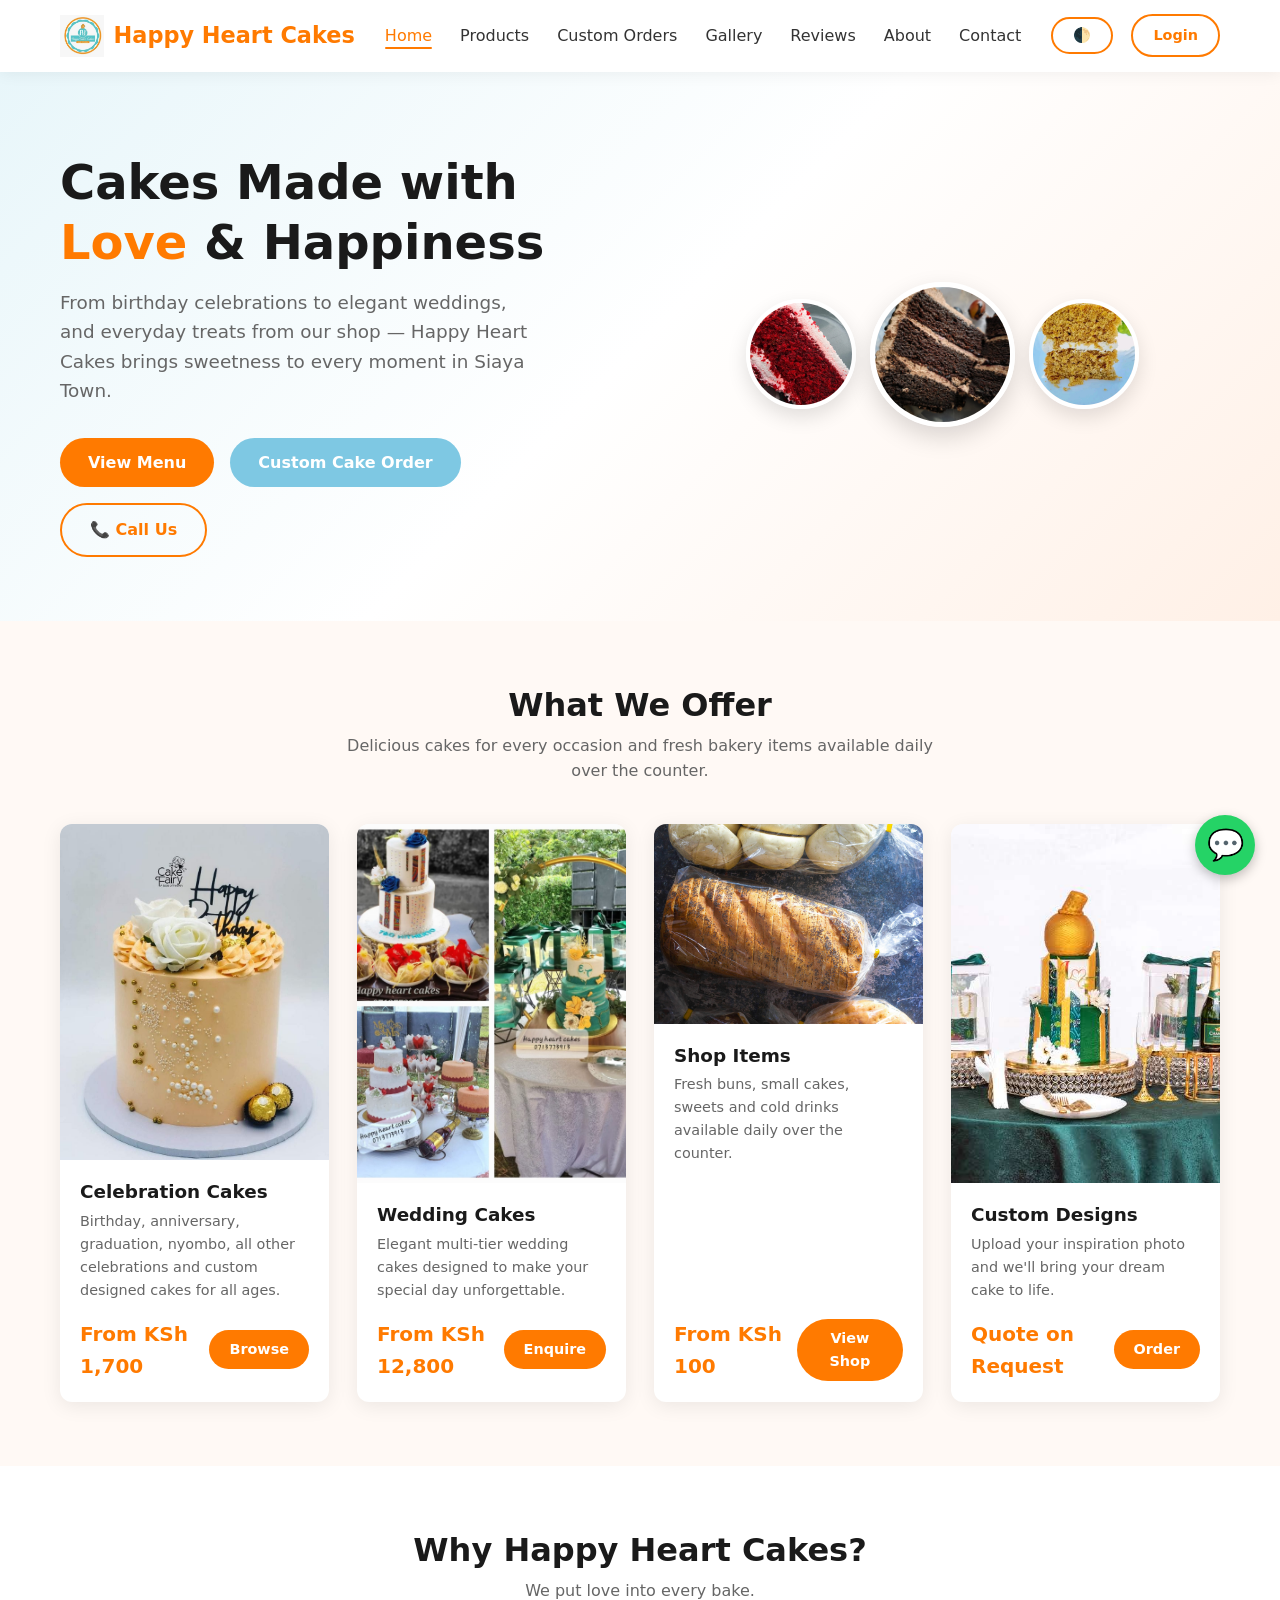
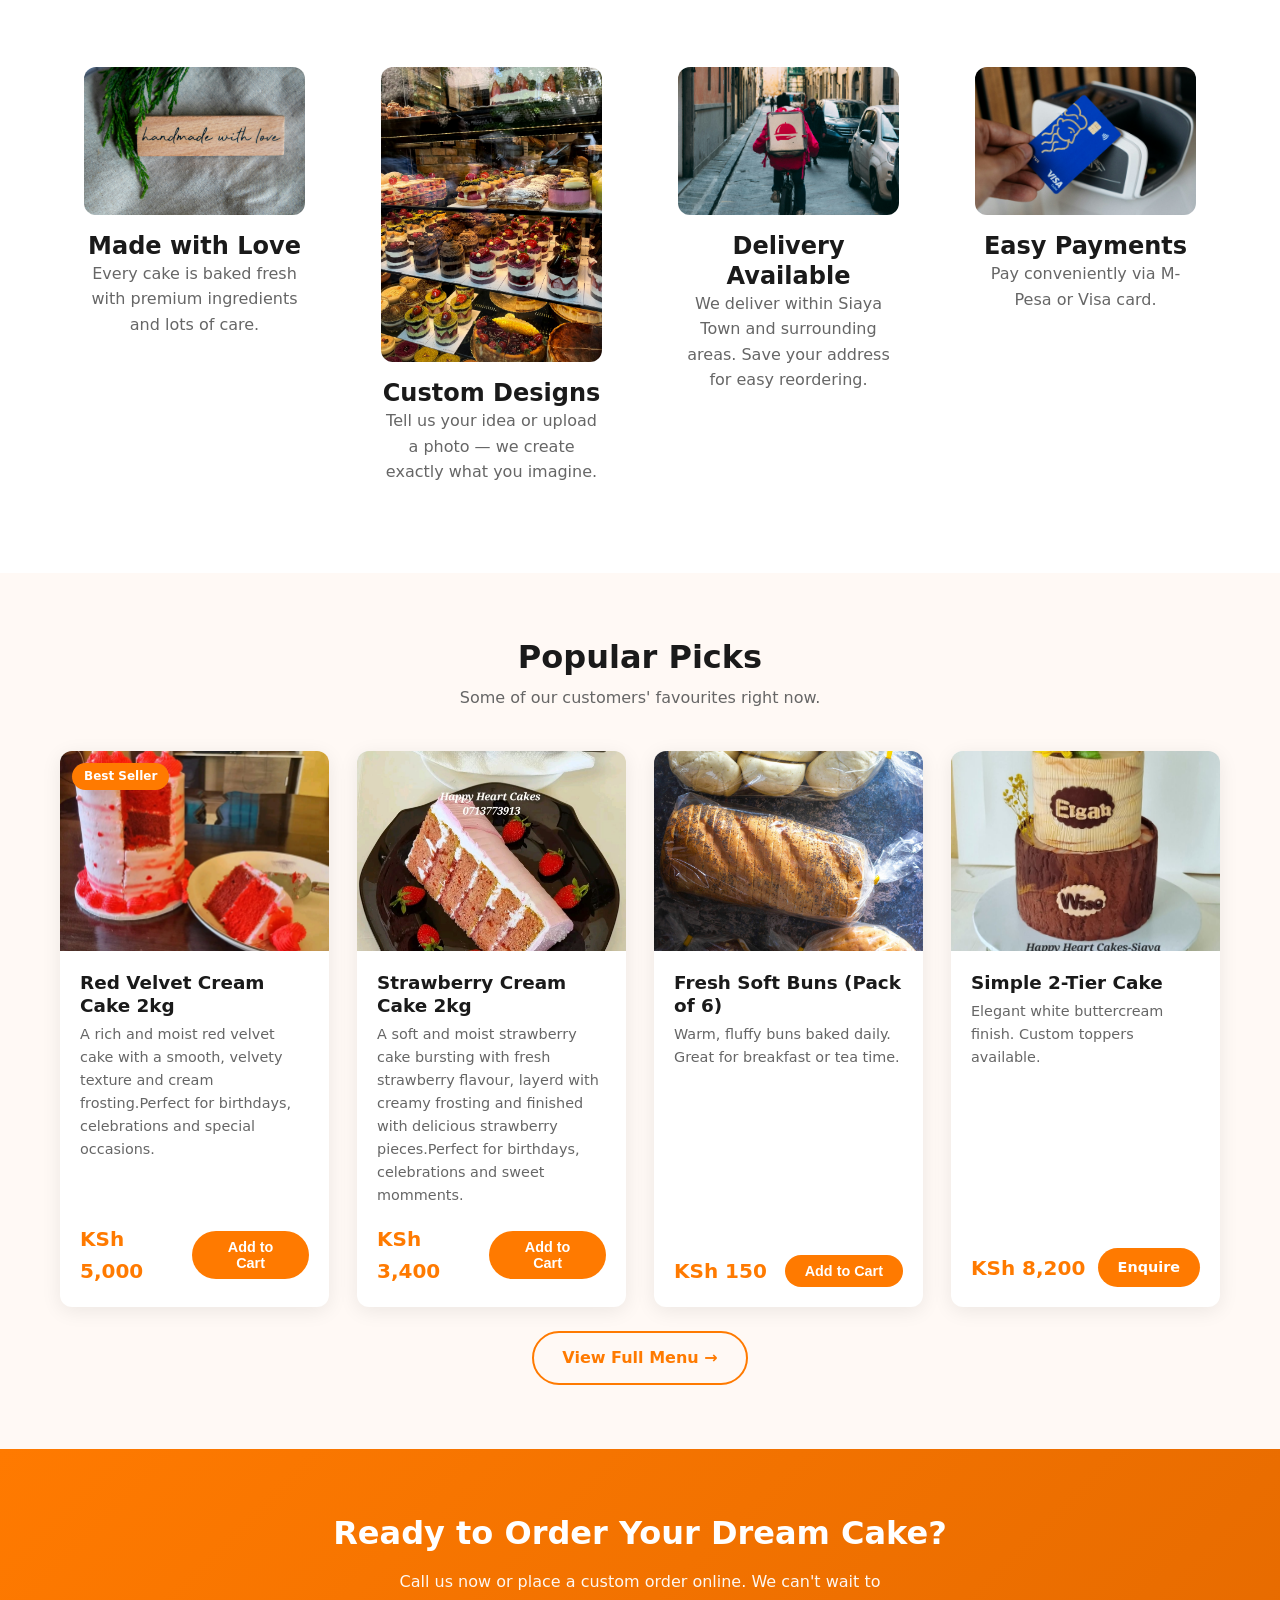
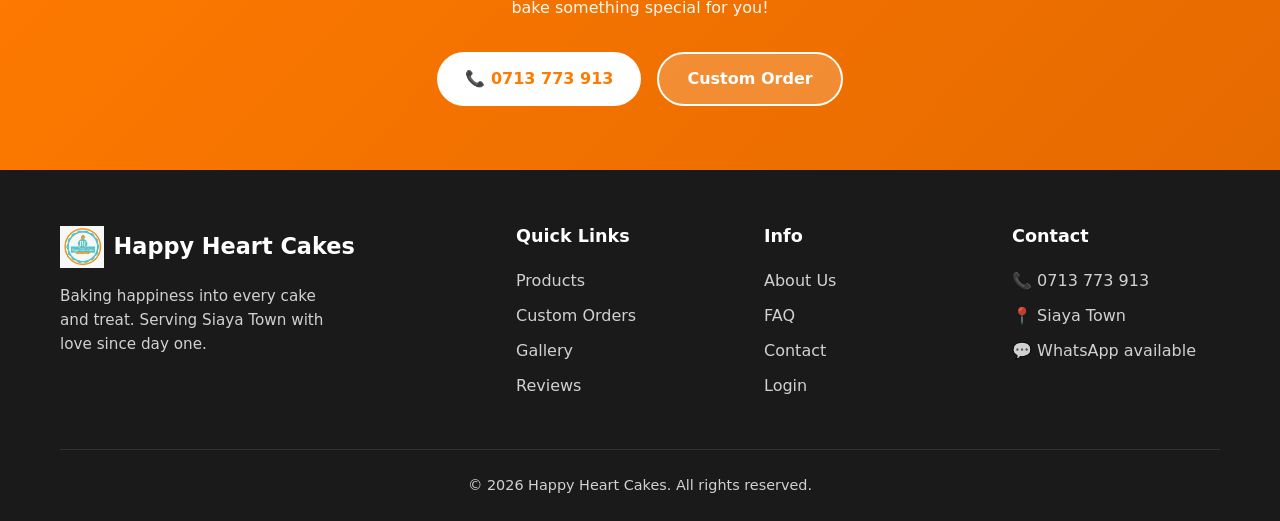
==== index.html @ def92d84 "Initial frontend" ====
<!DOCTYPE html>
<html lang="en">
<head>
  <meta charset="UTF-8">
  <meta name="viewport" content="width=device-width, initial-scale=1.0">
  <title>Happy Heart Cakes | Fresh Cakes & Bakery in Siaya Town</title>
  <link rel="stylesheet" href="css/style.css">
<link rel="icon" href="images/logo.jpeg" type="image/png">
</head>
<body>
  <!-- Header -->
  <header class="header">
    <div class="container">
      <nav class="navbar">
       <a href="index.html" class="logo">
  <img src="images/logo.jpeg" alt="Happy Heart Cakes" style="height: 42px; width: auto;">
  Happy Heart Cakes
</a>
        <ul class="nav-links">
          <li><a href="index.html" class="active">Home</a></li>
          <li><a href="products.html">Products</a></li>
          <li><a href="custom-order.html">Custom Orders</a></li>
          <li><a href="gallery.html">Gallery</a></li>
          <li><a href="reviews.html">Reviews</a></li>
          <li><a href="about.html">About</a></li>
          <li><a href="contact.html">Contact</a></li>
        </ul>
       <div class="nav-actions">
  <button id="dark-mode-toggle" class="btn btn-outline btn-sm" title="Toggle dark mode" style="margin-right: 6px;">🌓</button>
  <a href="login.html" class="btn btn-outline btn-sm">Login</a>
      </nav>
    </div>
  </header>

      <!-- Hero -->
  <section class="hero">
    <div class="container">
      <div class="hero-content">
        
        <!-- LEFT SIDE - Text -->
        <div class="hero-text">
          <h1>Cakes Made with <span>Love</span> & Happiness</h1>
          <p>From birthday celebrations to elegant weddings, and everyday treats from our shop — Happy Heart Cakes brings sweetness to every moment in Siaya Town.</p>
          <div class="hero-buttons">
            <a href="products.html" class="btn btn-primary">View Menu</a>
            <a href="custom-order.html" class="btn btn-secondary">Custom Cake Order</a>
            <a href="tel:0713773913" class="btn btn-outline">📞 Call Us</a>
          </div>
        </div>

        <!-- RIGHT SIDE - 3 Circular Images -->
        <div class="hero-image">
          <div class="hero-circles">
            <img src="images/red-velvet.jpeg" alt="Cake 1" class="hero-circle">
            <img src="images/black-forest.jpeg" alt="Cake 2" class="hero-circle hero-circle-main">
            <img src="images/carrot.jpeg" alt="Cake 3" class="hero-circle">
          </div>
        </div>

      </div>
    </div>
  </section>
      </div>
    </div>
  </section>

  <!-- Featured Categories -->
  <section class="section">
    <div class="container">
      <h2 class="section-title">What We Offer</h2>
      <p class="section-subtitle">Delicious cakes for every occasion and fresh bakery items available daily over the counter.</p>
      
      <div class="product-grid">
        <div class="product-card">
          <img src="images/excutive.jpeg" alt="Chocolate Fudge Cake" style="width:100%; height:100%; object-fit:cover;">
          <div class="product-body">
            <h3>Celebration Cakes</h3>
            <p>Birthday, anniversary, graduation, nyombo, all other celebrations and custom designed cakes for all ages.</p>
            <div class="product-footer">
              <span class="price">From KSh 1,700</span>
              <a href="products.html" class="btn btn-primary btn-sm">Browse</a>
            </div>
          </div>
        </div>
        <div class="product-card">
         <img src="images/wedding cakes.jpeg" alt="Chocolate Fudge Cake" style="width:100%; height:100%; object-fit:cover;">
          <div class="product-body">
            <h3>Wedding Cakes</h3>
            <p>Elegant multi-tier wedding cakes designed to make your special day unforgettable.</p>
            <div class="product-footer">
              <span class="price">From KSh 12,800</span>
              <a href="custom-order.html" class="btn btn-primary btn-sm">Enquire</a>
            </div>
          </div>
        </div>
        <div class="product-card">
          <div class="product-img"><img src="images/buns.jpg" alt="Chocolate Fudge Cake" style="width:100%; height:100%; object-fit:cover;"></div>
          <div class="product-body">
            <h3>Shop Items</h3>
            <p>Fresh buns, small cakes, sweets and cold drinks available daily over the counter.</p>
            <div class="product-footer">
              <span class="price">From KSh 100</span>
              <a href="products.html#shop" class="btn btn-primary btn-sm">View Shop</a>
            </div>
          </div>
        </div>
        <div class="product-card">
         <img src="images/custom designs.jpeg" alt="Chocolate Fudge Cake" style="width:100%; height:100%; object-fit:cover;">
          <div class="product-body">
            <h3>Custom Designs</h3>
            <p>Upload your inspiration photo and we'll bring your dream cake to life.</p>
            <div class="product-footer">
              <span class="price">Quote on Request</span>
              <a href="custom-order.html" class="btn btn-primary btn-sm">Order</a>
            </div>
          </div>
        </div>
      </div>
    </div>
  </section>

  <!-- Why Choose Us -->
  <section class="section" style="background: white;">
    <div class="container">
      <h2 class="section-title">Why Happy Heart Cakes?</h2>
      <p class="section-subtitle">We put love into every bake.</p>
      <div class="product-grid">
        <div class="text-center" style="padding: 1.5rem;">
          <div style="font-size: 3rem; margin-bottom: 1rem;"><img src="images/love.jpg" alt="Chocolate Fudge Cake" style="width:100%; height:100%; object-fit:cover; border-radius: 12px;"></div>
          <h3>Made with Love</h3>
          <p style="color: var(--gray-600);">Every cake is baked fresh with premium ingredients and lots of care.</p>
        </div>
        <div class="text-center" style="padding: 1.5rem;">
          <div style="font-size: 3rem; margin-bottom: 1rem;"><img src="images/polly.jpg" alt="Chocolate Fudge Cake" style="width:100%; height:100%; object-fit:cover; border-radius: 12px;"></div>
          <h3>Custom Designs</h3>
          <p style="color: var(--gray-600);">Tell us your idea or upload a photo — we create exactly what you imagine.</p>
        </div>
        <div class="text-center" style="padding: 1.5rem;">
          <div style="font-size: 3rem; margin-bottom: 1rem;"><img src="images/rider.jpg" alt="Chocolate Fudge Cake" style="width:100%; height:100%; object-fit:cover; border-radius: 12px;"></div>
          <h3>Delivery Available</h3>
          <p style="color: var(--gray-600);">We deliver within Siaya Town and surrounding areas. Save your address for easy reordering.</p>
        </div>
        <div class="text-center" style="padding: 1.5rem;">
          <div style="font-size: 3rem; margin-bottom: 1rem;"><img src="images/visa.jpg" alt="Chocolate Fudge Cake" style="width:100%; height:100%; object-fit:cover; border-radius: 12px;"></div>
          <h3>Easy Payments</h3>
          <p style="color: var(--gray-600);">Pay conveniently via M-Pesa or Visa card.</p>
        </div>
      </div>
    </div>
  </section>

  <!-- Featured Products -->
  <section class="section">
    <div class="container">
      <h2 class="section-title">Popular Picks</h2>
      <p class="section-subtitle">Some of our customers' favourites right now.</p>
      <div class="product-grid">
        <div class="product-card" data-category="cakes">
          <div class="product-img">
  <span class="product-badge">Best Seller</span>
  <img src="images/slice.jpeg" alt="Chocolate Fudge Cake" style="width:100%; height:100%; object-fit:cover;">
</div>
          <div class="product-body">
            <h3>Red Velvet Cream Cake 2kg</h3>
            <p>A rich and moist red velvet cake with a smooth, velvety texture and cream frosting.Perfect for birthdays, celebrations and special occasions.</p>
            <div class="product-footer">
              <span class="price">KSh 5,000</span>
              <button class="btn btn-primary btn-sm add-home-btn" data-name="Red Velvet Birthday Cake" data-price="KSh 5,000">Add to Cart</button>
            </div>
          </div>
        </div>
        <div class="product-card" data-category="cakes">
          <div class="product-img"><img src="images/plate.jpeg" alt="Chocolate Fudge Cake" style="width:100%; height:100%; object-fit:cover;"></div>
          <div class="product-body">
            <h3>Strawberry Cream Cake 2kg</h3>
            <p>A soft and moist strawberry cake bursting with fresh strawberry flavour, layerd with creamy frosting and finished with delicious strawberry pieces.Perfect for birthdays, celebrations and sweet momments.</p>
            <div class="product-footer">
              <span class="price">KSh 3,400</span>
              <button class="btn btn-primary btn-sm add-home-btn" data-name="Strawberry Cream Cake" data-price="KSh 3,400">Add to Cart</button>
            </div>
          </div>
        </div>
        <div class="product-card" data-category="shop">
          <div class="product-img"><img src="images/buns.jpg" alt="Chocolate Fudge Cake" style="width:100%; height:100%; object-fit:cover;"></div>
          <div class="product-body">
            <h3>Fresh Soft Buns (Pack of 6)</h3>
            <p>Warm, fluffy buns baked daily. Great for breakfast or tea time.</p>
            <div class="product-footer">
              <span class="price">KSh 150</span>
             <button class="btn btn-primary btn-sm add-home-btn" data-name="Fresh Soft Buns (Pack of 6)" data-price="KSh 150">Add to Cart</button>
            </div>
          </div>
        </div>
        <div class="product-card" data-category="cakes">
          <div class="product-img"><img src="images/wood.jpeg" alt="Chocolate Fudge Cake" style="width:100%; height:100%; object-fit:cover;"></div>
          <div class="product-body">
            <h3>Simple 2-Tier Cake</h3>
            <p>Elegant white buttercream finish. Custom toppers available.</p>
            <div class="product-footer">
              <span class="price">KSh 8,200</span>
              <a href="custom-order.html" class="btn btn-primary btn-sm">Enquire</a>
            </div>
          </div>
        </div>
      </div>
      <div class="text-center mt-3">
        <a href="products.html" class="btn btn-outline">View Full Menu →</a>
      </div>
    </div>
  </section>

  <!-- CTA -->
  <section class="section" style="background: linear-gradient(135deg, var(--orange), var(--orange-dark)); color: white;">
    <div class="container text-center">
      <h2 style="color: white; margin-bottom: 1rem;">Ready to Order Your Dream Cake?</h2>
      <p style="max-width: 500px; margin: 0 auto 2rem; opacity: 0.95;">Call us now or place a custom order online. We can't wait to bake something special for you!</p>
      <div class="hero-buttons" style="justify-content: center;">
        <a href="tel:0713773913" class="btn btn-white">📞 0713 773 913</a>
        <a href="custom-order.html" class="btn" style="background: rgba(255,255,255,0.2); color: white; border: 2px solid white;">Custom Order</a>
      </div>
    </div>
  </section>

  <!-- Footer -->
  <footer class="footer">
    <div class="container">
      <div class="footer-grid">
        <div class="footer-brand">
          <a href="index.html" class="logo">
  <img src="images/logo.jpeg" alt="Happy Heart Cakes" style="height: 42px; width: auto;">
  Happy Heart Cakes
</a>
          <p>Baking happiness into every cake and treat. Serving Siaya Town with love since day one.</p>
        </div>
        <div>
          <h4>Quick Links</h4>
          <ul>
            <li><a href="products.html">Products</a></li>
            <li><a href="custom-order.html">Custom Orders</a></li>
            <li><a href="gallery.html">Gallery</a></li>
            <li><a href="reviews.html">Reviews</a></li>
          </ul>
        </div>
        <div>
          <h4>Info</h4>
          <ul>
            <li><a href="about.html">About Us</a></li>
            <li><a href="faq.html">FAQ</a></li>
            <li><a href="contact.html">Contact</a></li>
            <li><a href="login.html">Login</a></li>
          </ul>
        </div>
        <div>
          <h4>Contact</h4>
          <ul>
            <li>📞 0713 773 913</li>
            <li>📍 Siaya Town</li>
            <li>💬 WhatsApp available</li>
          </ul>
        </div>
      </div>
      <div class="footer-bottom">
        <p>&copy; 2026 Happy Heart Cakes. All rights reserved.</p>
      </div>
    </div>
  </footer>

  <script src="js/main.js"></script>
  <script>
  // Make Home page "Add to Cart" buttons work
  document.querySelectorAll('.add-home-btn').forEach(btn => {
    btn.addEventListener('click', function() {
      const name = this.dataset.name;
      const price = this.dataset.price;

      let cart = JSON.parse(localStorage.getItem('hhc_cart') || '[]');
      cart.push({ name, price });
      localStorage.setItem('hhc_cart', JSON.stringify(cart));

      // Update cart count
      const countEl = document.querySelector('.cart-count');
      if (countEl) {
        countEl.textContent = cart.length;
        countEl.style.display = 'inline-flex';
      }

      // Feedback
      this.textContent = 'Added ✓';
      this.disabled = true;
      setTimeout(() => {
        this.textContent = 'Add to Cart';
        this.disabled = false;
      }, 1500);
    });
  });
</script>
</body>
</html>
---- css/style.css ----
/* ============================================
   Happy Heart Cakes - Main Stylesheet
   Theme: Orange, Light Blue, White
   ============================================ */

:root {
  --orange: #FF7A00;
  --orange-dark: #E56A00;
  --orange-light: #FFB366;
  --light-blue: #7EC8E3;
  --light-blue-dark: #5BB5D4;
  --light-blue-pale: #E8F6FA;
  --white: #FFFFFF;
  --off-white: #FFF9F5;
  --gray-100: #F7F7F7;
  --gray-200: #EEEEEE;
  --gray-300: #DDDDDD;
  --gray-600: #666666;
  --gray-800: #333333;
  --dark: #1A1A1A;
  --success: #28A745;
  --danger: #DC3545;
  --shadow: 0 4px 20px rgba(0, 0, 0, 0.08);
  --shadow-hover: 0 8px 30px rgba(0, 0, 0, 0.12);
  --radius: 12px;
  --radius-sm: 8px;
  --transition: all 0.3s ease;
}

* {
  margin: 0;
  padding: 0;
  box-sizing: border-box;
}

html {
  scroll-behavior: smooth;
}

body {
  font-family: 'Segoe UI', system-ui, -apple-system, sans-serif;
  background-color: var(--off-white);
  color: var(--gray-800);
  line-height: 1.6;
  min-height: 100vh;
  display: flex;
  flex-direction: column;
}

img {
  max-width: 100%;
  height: auto;
  display: block;
}

a {
  text-decoration: none;
  color: inherit;
  transition: var(--transition);
}

ul {
  list-style: none;
}

/* ========== Typography ========== */
h1, h2, h3, h4, h5 {
  font-weight: 700;
  line-height: 1.25;
  color: var(--dark);
}

h1 { font-size: 2.5rem; }
h2 { font-size: 2rem; }
h3 { font-size: 1.5rem; }
h4 { font-size: 1.25rem; }

.section-title {
  text-align: center;
  margin-bottom: 0.5rem;
}

.section-subtitle {
  text-align: center;
  color: var(--gray-600);
  margin-bottom: 2.5rem;
  max-width: 600px;
  margin-left: auto;
  margin-right: auto;
}

/* ========== Layout ========== */
.container {
  width: 100%;
  max-width: 1200px;
  margin: 0 auto;
  padding: 0 1.25rem;
}

.section {
  padding: 4rem 0;
}

.btn {
  display: inline-flex;
  align-items: center;
  justify-content: center;
  gap: 0.5rem;
  padding: 0.75rem 1.75rem;
  border: none;
  border-radius: 50px;
  font-size: 1rem;
  font-weight: 600;
  cursor: pointer;
  transition: var(--transition);
  text-align: center;
}

.btn-primary {
  background: var(--orange);
  color: var(--white);
}

.btn-primary:hover {
  background: var(--orange-dark);
  transform: translateY(-2px);
  box-shadow: var(--shadow);
}

.btn-secondary {
  background: var(--light-blue);
  color: var(--white);
}

.btn-secondary:hover {
  background: var(--light-blue-dark);
  transform: translateY(-2px);
}

.btn-outline {
  background: transparent;
  border: 2px solid var(--orange);
  color: var(--orange);
}

.btn-outline:hover {
  background: var(--orange);
  color: var(--white);
}

.btn-white {
  background: var(--white);
  color: var(--orange);
}

.btn-white:hover {
  background: var(--gray-100);
}

.btn-sm {
  padding: 0.5rem 1.25rem;
  font-size: 0.9rem;
}

.btn-block {
  width: 100%;
}

/* ========== Header / Navbar ========== */
.header {
  background: var(--white);
  box-shadow: 0 2px 15px rgba(0,0,0,0.06);
  position: sticky;
  top: 0;
  z-index: 1000;
}

.navbar {
  display: flex;
  align-items: center;
  justify-content: space-between;
  padding: 0.9rem 0;
  gap: 1rem;
}

.logo {
  display: flex;
  align-items: center;
  gap: 0.6rem;
  font-size: 1.4rem;
  font-weight: 800;
  color: var(--orange);
}

.logo-icon {
  width: 42px;
  height: 42px;
  background: linear-gradient(135deg, var(--orange), var(--orange-light));
  border-radius: 50%;
  display: flex;
  align-items: center;
  justify-content: center;
  color: white;
  font-size: 1.3rem;
  flex-shrink: 0;
}

.nav-links {
  display: flex;
  align-items: center;
  gap: 1.75rem;
}

.nav-links a {
  font-weight: 500;
  color: var(--gray-800);
  position: relative;
}

.nav-links a:hover,
.nav-links a.active {
  color: var(--orange);
}

.nav-links a.active::after {
  content: '';
  position: absolute;
  bottom: -4px;
  left: 0;
  width: 100%;
  height: 2px;
  background: var(--orange);
  border-radius: 2px;
}

.nav-actions {
  display: flex;
  align-items: center;
  gap: 0.75rem;
}

.mobile-toggle {
  display: none;
  background: none;
  border: none;
  font-size: 1.6rem;
  cursor: pointer;
  color: var(--dark);
}

/* ========== Hero ========== */
.hero {
  background: linear-gradient(135deg, var(--light-blue-pale) 0%, var(--white) 50%, #FFF0E6 100%);
  padding: 5rem 0 4rem;
  overflow: hidden;
}

.hero-content {
  display: grid;
  grid-template-columns: 1fr 1fr;
  gap: 3rem;
  align-items: center;
}

.hero-text h1 {
  font-size: 3rem;
  margin-bottom: 1rem;
  color: var(--dark);
}

.hero-text h1 span {
  color: var(--orange);
}

.hero-text p {
  font-size: 1.15rem;
  color: var(--gray-600);
  margin-bottom: 2rem;
  max-width: 480px;
}

.hero-buttons {
  display: flex;
  flex-wrap: wrap;
  gap: 1rem;
}

.hero-image {
  position: relative;
  text-align: center;
}

.hero-image .cake-placeholder {
  width: 100%;
  max-width: 420px;
  height: 380px;
  background: linear-gradient(145deg, var(--orange-light), var(--orange));
  border-radius: 30% 70% 70% 30% / 30% 30% 70% 70%;
  margin: 0 auto;
  display: flex;
  align-items: center;
  justify-content: center;
  font-size: 6rem;
  box-shadow: var(--shadow-hover);
  animation: float 4s ease-in-out infinite;
}

@keyframes float {
  0%, 100% { transform: translateY(0); }
  50% { transform: translateY(-15px); }
}

/* ========== Cards ========== */
.product-grid {
  display: grid;
  grid-template-columns: repeat(auto-fill, minmax(260px, 1fr));
  gap: 1.75rem;
}

.product-card {
  background: var(--white);
  border-radius: var(--radius);
  overflow: hidden;
  box-shadow: var(--shadow);
  transition: var(--transition);
  display: flex;
  flex-direction: column;
}

.product-card:hover {
  transform: translateY(-6px);
  box-shadow: var(--shadow-hover);
}

.product-img {
  height: 200px;
  background: linear-gradient(135deg, var(--light-blue-pale), #FFE8D6);
  display: flex;
  align-items: center;
  justify-content: center;
  font-size: 4rem;
  position: relative;
}

.product-badge {
  position: absolute;
  top: 12px;
  left: 12px;
  background: var(--orange);
  color: white;
  font-size: 0.75rem;
  font-weight: 600;
  padding: 0.25rem 0.75rem;
  border-radius: 50px;
}

.product-body {
  padding: 1.25rem;
  flex: 1;
  display: flex;
  flex-direction: column;
}

.product-body h3 {
  font-size: 1.15rem;
  margin-bottom: 0.4rem;
}

.product-body p {
  color: var(--gray-600);
  font-size: 0.9rem;
  margin-bottom: 1rem;
  flex: 1;
}

.product-footer {
  display: flex;
  align-items: center;
  justify-content: space-between;
  margin-top: auto;
}

.price {
  font-size: 1.25rem;
  font-weight: 700;
  color: var(--orange);
}

/* ========== Categories / Filters ========== */
.filters {
  display: flex;
  flex-wrap: wrap;
  gap: 0.75rem;
  justify-content: center;
  margin-bottom: 2.5rem;
}

.filter-btn {
  padding: 0.5rem 1.25rem;
  border: 2px solid var(--gray-300);
  background: white;
  border-radius: 50px;
  font-weight: 500;
  cursor: pointer;
  transition: var(--transition);
}

.filter-btn:hover,
.filter-btn.active {
  border-color: var(--orange);
  background: var(--orange);
  color: white;
}

/* ========== Forms ========== */
.form-group {
  margin-bottom: 1.25rem;
}

.form-group label {
  display: block;
  font-weight: 600;
  margin-bottom: 0.4rem;
  color: var(--gray-800);
}

.form-control {
  width: 100%;
  padding: 0.75rem 1rem;
  border: 2px solid var(--gray-300);
  border-radius: var(--radius-sm);
  font-size: 1rem;
  transition: var(--transition);
  background: white;
}

.form-control:focus {
  outline: none;
  border-color: var(--orange);
  box-shadow: 0 0 0 3px rgba(255, 122, 0, 0.15);
}

textarea.form-control {
  min-height: 120px;
  resize: vertical;
}

.form-row {
  display: grid;
  grid-template-columns: 1fr 1fr;
  gap: 1rem;
}

.upload-area {
  border: 2px dashed var(--gray-300);
  border-radius: var(--radius);
  padding: 2rem;
  text-align: center;
  cursor: pointer;
  transition: var(--transition);
  background: var(--gray-100);
}

.upload-area:hover,
.upload-area.dragover {
  border-color: var(--orange);
  background: #FFF5EB;
}

.upload-area input {
  display: none;
}

.upload-preview {
  margin-top: 1rem;
  max-width: 200px;
  border-radius: var(--radius-sm);
  display: none;
}

/* ========== Reviews ========== */
.stars {
  color: #FFB800;
  font-size: 1.1rem;
  letter-spacing: 2px;
}

.review-card {
  background: white;
  border-radius: var(--radius);
  padding: 1.5rem;
  box-shadow: var(--shadow);
}

.review-header {
  display: flex;
  align-items: center;
  gap: 1rem;
  margin-bottom: 0.75rem;
}

.review-avatar {
  width: 48px;
  height: 48px;
  border-radius: 50%;
  background: var(--light-blue);
  display: flex;
  align-items: center;
  justify-content: center;
  color: white;
  font-weight: 700;
  font-size: 1.2rem;
}

.review-meta h4 {
  font-size: 1rem;
  margin-bottom: 0.15rem;
}

.review-meta span {
  font-size: 0.85rem;
  color: var(--gray-600);
}

.review-photos {
  display: flex;
  gap: 0.5rem;
  margin-top: 1rem;
  flex-wrap: wrap;
}

.review-photos img,
.review-photos .photo-placeholder {
  width: 80px;
  height: 80px;
  border-radius: var(--radius-sm);
  object-fit: cover;
  background: var(--light-blue-pale);
  display: flex;
  align-items: center;
  justify-content: center;
  font-size: 1.5rem;
}

/* ========== Gallery ========== */
.gallery-grid {
  display: grid;
  grid-template-columns: repeat(auto-fill, minmax(280px, 1fr));
  gap: 1.5rem;
}

.gallery-item {
  position: relative;
  border-radius: var(--radius);
  overflow: hidden;
  aspect-ratio: 1;
  background: linear-gradient(135deg, var(--light-blue-pale), #FFE8D6);
  display: flex;
  align-items: center;
  justify-content: center;
  font-size: 4rem;
  box-shadow: var(--shadow);
  cursor: pointer;
  transition: var(--transition);
}

.gallery-item:hover {
  transform: scale(1.03);
  box-shadow: var(--shadow-hover);
}

.gallery-item .overlay {
  position: absolute;
  inset: 0;
  background: rgba(0,0,0,0.5);
  display: flex;
  align-items: flex-end;
  padding: 1.25rem;
  opacity: 0;
  transition: var(--transition);
  color: white;
}

.gallery-item:hover .overlay {
  opacity: 1;
}

/* ========== Auth Pages ========== */
.auth-page {
  min-height: calc(100vh - 80px);
  display: flex;
  align-items: center;
  justify-content: center;
  padding: 2rem 1rem;
  background: linear-gradient(135deg, var(--light-blue-pale), #FFF5EB);
}

.auth-card {
  background: white;
  border-radius: var(--radius);
  box-shadow: var(--shadow-hover);
  width: 100%;
  max-width: 440px;
  padding: 2.5rem;
}

.auth-tabs {
  display: flex;
  margin-bottom: 2rem;
  border-bottom: 2px solid var(--gray-200);
}

.auth-tab {
  flex: 1;
  text-align: center;
  padding: 0.75rem;
  font-weight: 600;
  cursor: pointer;
  color: var(--gray-600);
  border-bottom: 3px solid transparent;
  margin-bottom: -2px;
  transition: var(--transition);
}

.auth-tab.active {
  color: var(--orange);
  border-bottom-color: var(--orange);
}

.auth-form {
  display: none;
}

.auth-form.active {
  display: block;
}

.auth-footer {
  text-align: center;
  margin-top: 1.5rem;
  font-size: 0.95rem;
  color: var(--gray-600);
}

.auth-footer a {
  color: var(--orange);
  font-weight: 600;
}

/* ========== Dashboard ========== */
.dashboard {
  display: grid;
  grid-template-columns: 240px 1fr;
  min-height: calc(100vh - 80px);
}

.sidebar {
  background: var(--dark);
  color: white;
  padding: 1.5rem 0;
}

.sidebar-header {
  padding: 0 1.5rem 1.5rem;
  border-bottom: 1px solid rgba(255,255,255,0.1);
  margin-bottom: 1rem;
}

.sidebar-nav a {
  display: block;
  padding: 0.85rem 1.5rem;
  color: rgba(255,255,255,0.75);
  transition: var(--transition);
}

.sidebar-nav a:hover,
.sidebar-nav a.active {
  background: rgba(255,122,0,0.2);
  color: white;
  border-left: 3px solid var(--orange);
}

.dashboard-content {
  padding: 2rem;
  background: var(--gray-100);
}

.stats-grid {
  display: grid;
  grid-template-columns: repeat(auto-fit, minmax(200px, 1fr));
  gap: 1.25rem;
  margin-bottom: 2rem;
}

.stat-card {
  background: white;
  border-radius: var(--radius);
  padding: 1.5rem;
  box-shadow: var(--shadow);
}

.stat-card h3 {
  font-size: 0.9rem;
  color: var(--gray-600);
  font-weight: 500;
  margin-bottom: 0.5rem;
}

.stat-card .value {
  font-size: 1.75rem;
  font-weight: 700;
  color: var(--orange);
}

/* ========== Footer ========== */
.footer {
  background: var(--dark);
  color: rgba(255,255,255,0.8);
  padding: 3.5rem 0 1.5rem;
  margin-top: auto;
}

.footer-grid {
  display: grid;
  grid-template-columns: 2fr 1fr 1fr 1fr;
  gap: 2.5rem;
  margin-bottom: 2.5rem;
}

.footer-brand .logo {
  color: white;
  margin-bottom: 1rem;
}

.footer-brand p {
  max-width: 280px;
  font-size: 0.95rem;
}

.footer h4 {
  color: white;
  margin-bottom: 1.25rem;
  font-size: 1.1rem;
}

.footer ul li {
  margin-bottom: 0.6rem;
}

.footer a:hover {
  color: var(--orange-light);
}

.footer-bottom {
  border-top: 1px solid rgba(255,255,255,0.1);
  padding-top: 1.5rem;
  text-align: center;
  font-size: 0.9rem;
}

/* ========== Utilities ========== */
.text-center { text-align: center; }
.mb-1 { margin-bottom: 0.5rem; }
.mb-2 { margin-bottom: 1rem; }
.mb-3 { margin-bottom: 1.5rem; }
.mt-2 { margin-top: 1rem; }
.mt-3 { margin-top: 1.5rem; }
.d-flex { display: flex; }
.align-center { align-items: center; }
.gap-1 { gap: 0.5rem; }
.gap-2 { gap: 1rem; }
.badge {
  display: inline-block;
  padding: 0.25rem 0.75rem;
  border-radius: 50px;
  font-size: 0.8rem;
  font-weight: 600;
}
.badge-orange { background: #FFF0E6; color: var(--orange); }
.badge-blue { background: var(--light-blue-pale); color: var(--light-blue-dark); }

/* ========== Payment ========== */
.payment-methods {
  display: grid;
  grid-template-columns: 1fr 1fr;
  gap: 1rem;
  margin-bottom: 1.5rem;
}

.payment-option {
  border: 2px solid var(--gray-300);
  border-radius: var(--radius);
  padding: 1.25rem;
  cursor: pointer;
  text-align: center;
  transition: var(--transition);
}

.payment-option:hover,
.payment-option.selected {
  border-color: var(--orange);
  background: #FFF8F0;
}

.payment-option .icon {
  font-size: 2rem;
  margin-bottom: 0.5rem;
}

/* ========== FAQ ========== */
.faq-item {
  background: white;
  border-radius: var(--radius);
  margin-bottom: 1rem;
  box-shadow: var(--shadow);
  overflow: hidden;
}

.faq-question {
  padding: 1.25rem 1.5rem;
  font-weight: 600;
  cursor: pointer;
  display: flex;
  justify-content: space-between;
  align-items: center;
  transition: var(--transition);
}

.faq-question:hover {
  background: var(--gray-100);
}

.faq-answer {
  padding: 0 1.5rem 1.25rem;
  color: var(--gray-600);
  display: none;
}

.faq-item.open .faq-answer {
  display: block;
}

.faq-item.open .faq-question span {
  transform: rotate(45deg);
}

/* ========== Responsive ========== */
@media (max-width: 992px) {
  .hero-content {
    grid-template-columns: 1fr;
    text-align: center;
  }
  .hero-text p {
    margin-left: auto;
    margin-right: auto;
  }
  .hero-buttons {
    justify-content: center;
  }
  .footer-grid {
    grid-template-columns: 1fr 1fr;
  }
  .dashboard {
    grid-template-columns: 1fr;
  }
  .sidebar {
    display: none;
  }
}

@media (max-width: 768px) {
  h1 { font-size: 2rem; }
  .hero-text h1 { font-size: 2.2rem; }
  .nav-links {
    display: none;
    position: absolute;
    top: 100%;
    left: 0;
    right: 0;
    background: white;
    flex-direction: column;
    padding: 1rem;
    box-shadow: var(--shadow);
    gap: 0;
  }
  .nav-links.open {
    display: flex;
  }
  .nav-links a {
    padding: 0.85rem 1rem;
    border-bottom: 1px solid var(--gray-200);
  }
  .mobile-toggle {
    display: block;
  }
  .form-row {
    grid-template-columns: 1fr;
  }
  .footer-grid {
    grid-template-columns: 1fr;
  }
  .payment-methods {
    grid-template-columns: 1fr;
  }
}

@media (max-width: 480px) {
  .section { padding: 2.5rem 0; }
  .hero { padding: 3rem 0; }
  .product-grid {
    grid-template-columns: 1fr;
  }
}
/* =====================================================
   NEW UPDATES - Mobile + Loading States + Empty States
   ===================================================== */

/* Mobile improvements for cake configurators */
@media (max-width: 768px) {
  .tier-row {
    flex-direction: column;
    align-items: flex-start;
    gap: 0.3rem;
  }

  .tier-row label {
    min-width: auto;
    font-weight: 600;
  }

  .tier-row select {
    width: 100%;
  }

  .product-card .form-group {
    margin-bottom: 0.75rem;
  }

  .qty-selector {
    justify-content: flex-start;
  }

  .notes-box {
    font-size: 0.9rem;
    padding: 0.9rem 1rem;
  }

  .search-box {
    margin-bottom: 1.25rem;
  }

  .product-grid {
    grid-template-columns: 1fr;
  }
}

/* Button Loading State */
.btn.loading {
  position: relative;
  color: transparent !important;
  pointer-events: none;
}

.btn.loading::after {
  content: "";
  position: absolute;
  width: 18px;
  height: 18px;
  top: 50%;
  left: 50%;
  margin-left: -9px;
  margin-top: -9px;
  border: 2px solid rgba(255, 255, 255, 0.3);
  border-radius: 50%;
  border-top-color: #fff;
  animation: spin 0.7s linear infinite;
}

@keyframes spin {
  to {
    transform: rotate(360deg);
  }
}

/* Better Empty States */
.empty-state {
  text-align: center;
  padding: 3.5rem 1.5rem;
  background: white;
  border-radius: var(--radius);
  box-shadow: var(--shadow);
}

.empty-state .emoji {
  font-size: 3.5rem;
  margin-bottom: 1rem;
}

.empty-state h3 {
  margin-bottom: 0.5rem;
}

.empty-state p {
  color: var(--gray-600);
  margin-bottom: 1.5rem;
}

/* Search box polish */
.search-box {
  max-width: 420px;
  margin: 0 auto 1.75rem;
  position: relative;
}

.search-box input {
  width: 100%;
  padding: 0.8rem 1rem 0.8rem 2.7rem;
  border: 1px solid var(--gray-300);
  border-radius: 50px;
  font-size: 1rem;
  transition: border-color 0.2s, box-shadow 0.2s;
}

.search-box input:focus {
  outline: none;
  border-color: var(--orange);
  box-shadow: 0 0 0 3px rgba(255, 122, 0, 0.15);
}

.search-box::before {
  content: "🔍";
  position: absolute;
  left: 14px;
  top: 50%;
  transform: translateY(-50%);
  font-size: 1rem;
}

/* Notes box */
.notes-box {
  background: #fff8f0;
  border-left: 4px solid var(--orange);
  padding: 1rem 1.25rem;
  border-radius: 8px;
  margin-bottom: 2rem;
  font-size: 0.95rem;
  line-height: 1.6;
}
/* =====================================================
   MEDIUM PRIORITY UPDATES
   Toast + Mobile + Button states
   ===================================================== */

/* Toast Notification */
.toast {
  position: fixed;
  bottom: 30px;
  left: 50%;
  transform: translateX(-50%) translateY(100px);
  background: #222;
  color: white;
  padding: 0.9rem 1.5rem;
  border-radius: 50px;
  font-size: 0.95rem;
  font-weight: 500;
  box-shadow: 0 8px 25px rgba(0,0,0,0.25);
  z-index: 99999;
  opacity: 0;
  transition: all 0.35s ease;
  pointer-events: none;
  max-width: 90%;
  text-align: center;
}

.toast.show {
  transform: translateX(-50%) translateY(0);
  opacity: 1;
}

.toast.success {
  background: #25D366;
}

.toast.error {
  background: #e74c3c;
}

/* Better mobile spacing for Checkout */
@media (max-width: 768px) {
  .section .container {
    padding-left: 1rem;
    padding-right: 1rem;
  }

  .form-group {
    margin-bottom: 1.1rem;
  }

  .form-control {
    font-size: 16px; /* prevents zoom on iOS */
  }

  #confirmOrderBtn {
    margin-bottom: 2rem;
  }

  .product-footer {
    flex-wrap: wrap;
    gap: 0.5rem;
  }
}

/* Disabled Add to Cart state */
.btn:disabled,
.btn.loading {
  opacity: 0.7;
  cursor: not-allowed;
}
/* Print styles for Order Confirmation */
@media print {
  .header,
  .footer,
  .btn,
  #whatsapp-float,
  .mobile-toggle {
    display: none !important;
  }
  body {
    background: white;
  }
  #order-details {
    box-shadow: none !important;
    border: 1px solid #ddd;
  }
}
/* Dark Mode */
body.dark-mode {
  --gray-100: #1a1a1a;
  --gray-200: #2a2a2a;
  --gray-600: #bbb;
  background: #121212;
  color: #eee;
}
body.dark-mode .header,
body.dark-mode .footer,
body.dark-mode .product-card,
body.dark-mode .admin-section,
body.dark-mode .cart-summary,
body.dark-mode .auth-card {
  background: #1e1e1e !important;
  color: #eee;
}
body.dark-mode .form-control {
  background: #2a2a2a;
  color: #eee;
  border-color: #444;
}
body.dark-mode .btn-outline {
  color: #eee;
  border-color: #666;
}
/* Better keyboard focus */
a:focus,
button:focus,
input:focus,
select:focus,
textarea:focus {
  outline: 3px solid var(--orange);
  outline-offset: 2px;
}
/* =====================================================
   Hero - 3 Circular Images (Text left, images right)
   ===================================================== */

.hero-circles {
  display: flex;
  align-items: center;
  justify-content: center;
  gap: 14px;
}

.hero-circle {
  width: 110px;
  height: 110px;
  border-radius: 50%;
  object-fit: cover;
  border: 4px solid white;
  box-shadow: 0 8px 20px rgba(0, 0, 0, 0.12);
}

/* Middle image larger */
.hero-circle-main {
  width: 145px;
  height: 145px;
  border-width: 5px;
  box-shadow: 0 10px 25px rgba(0, 0, 0, 0.15);
}

/* Mobile */
@media (max-width: 768px) {
  .hero-circles {
    margin-top: 1.5rem;
  }
  .hero-circle {
    width: 85px;
    height: 85px;
  }
  .hero-circle-main {
    width: 110px;
    height: 110px;
  }
}
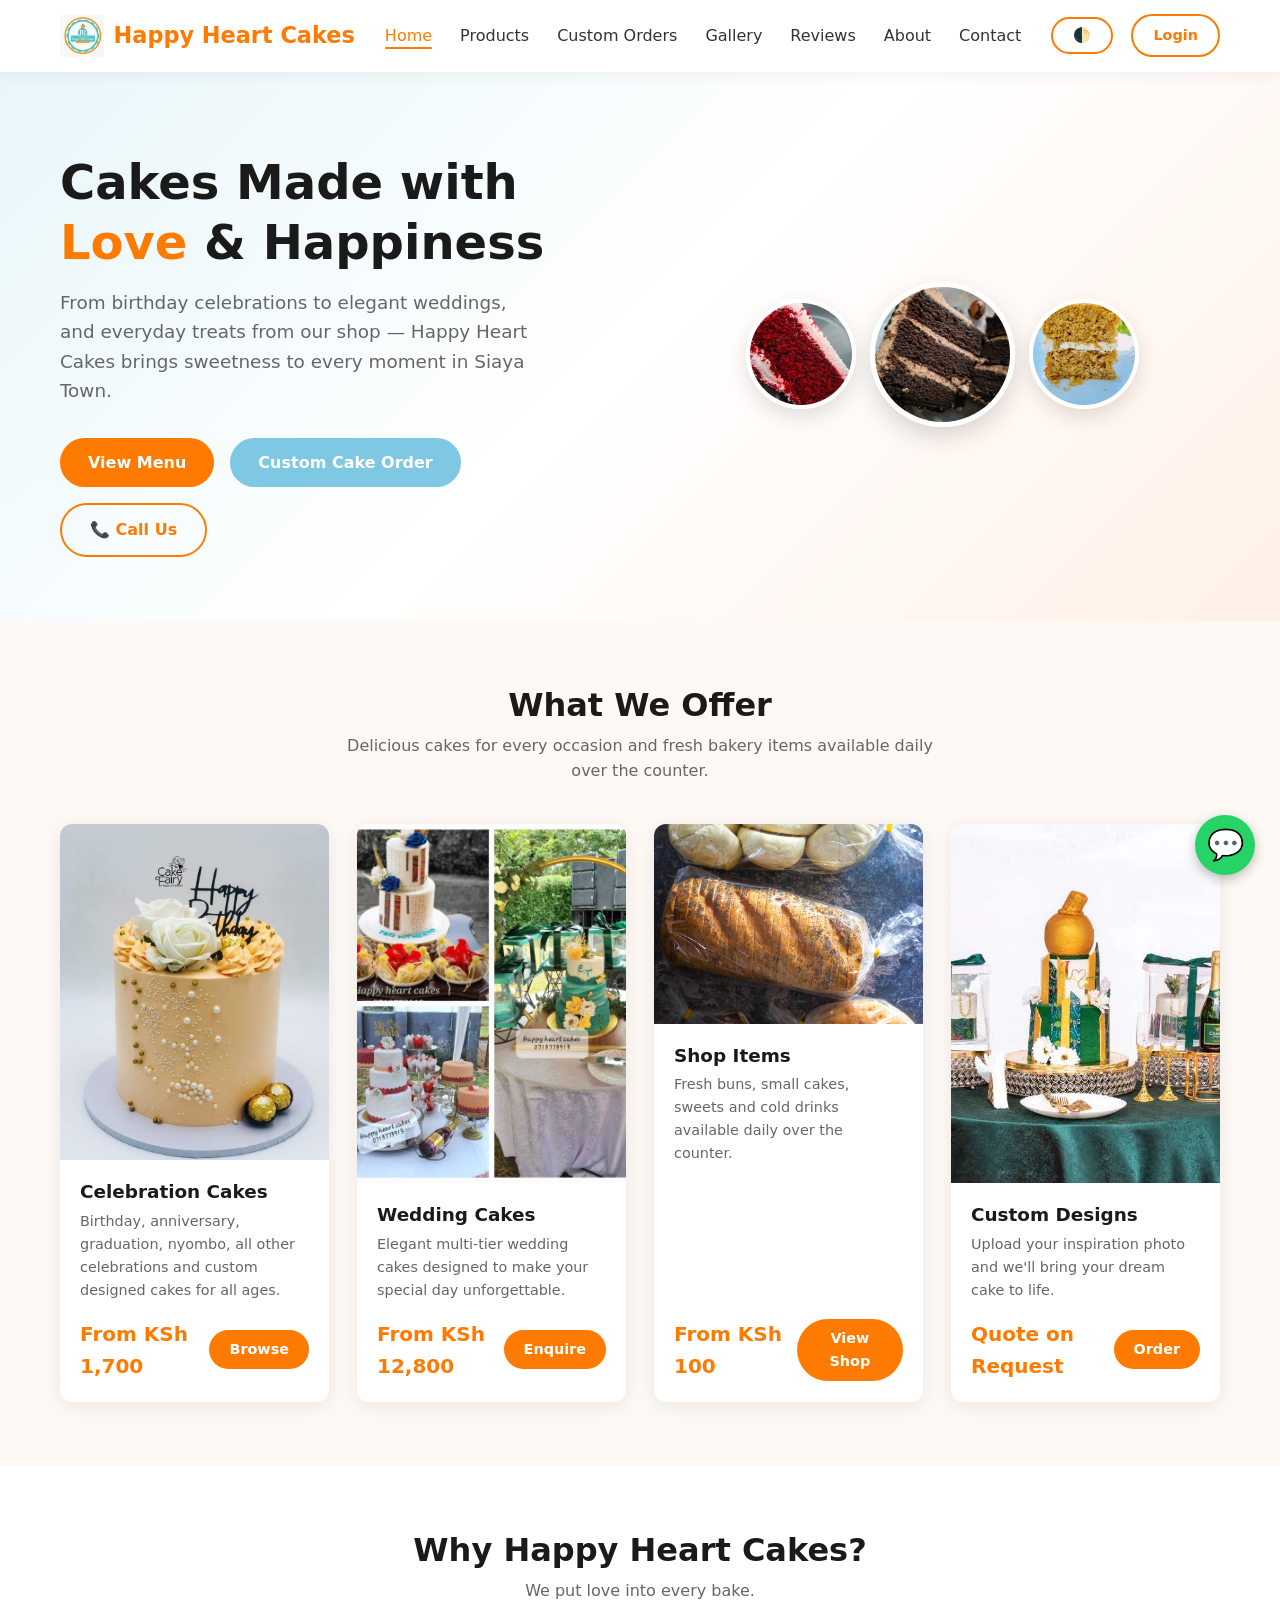
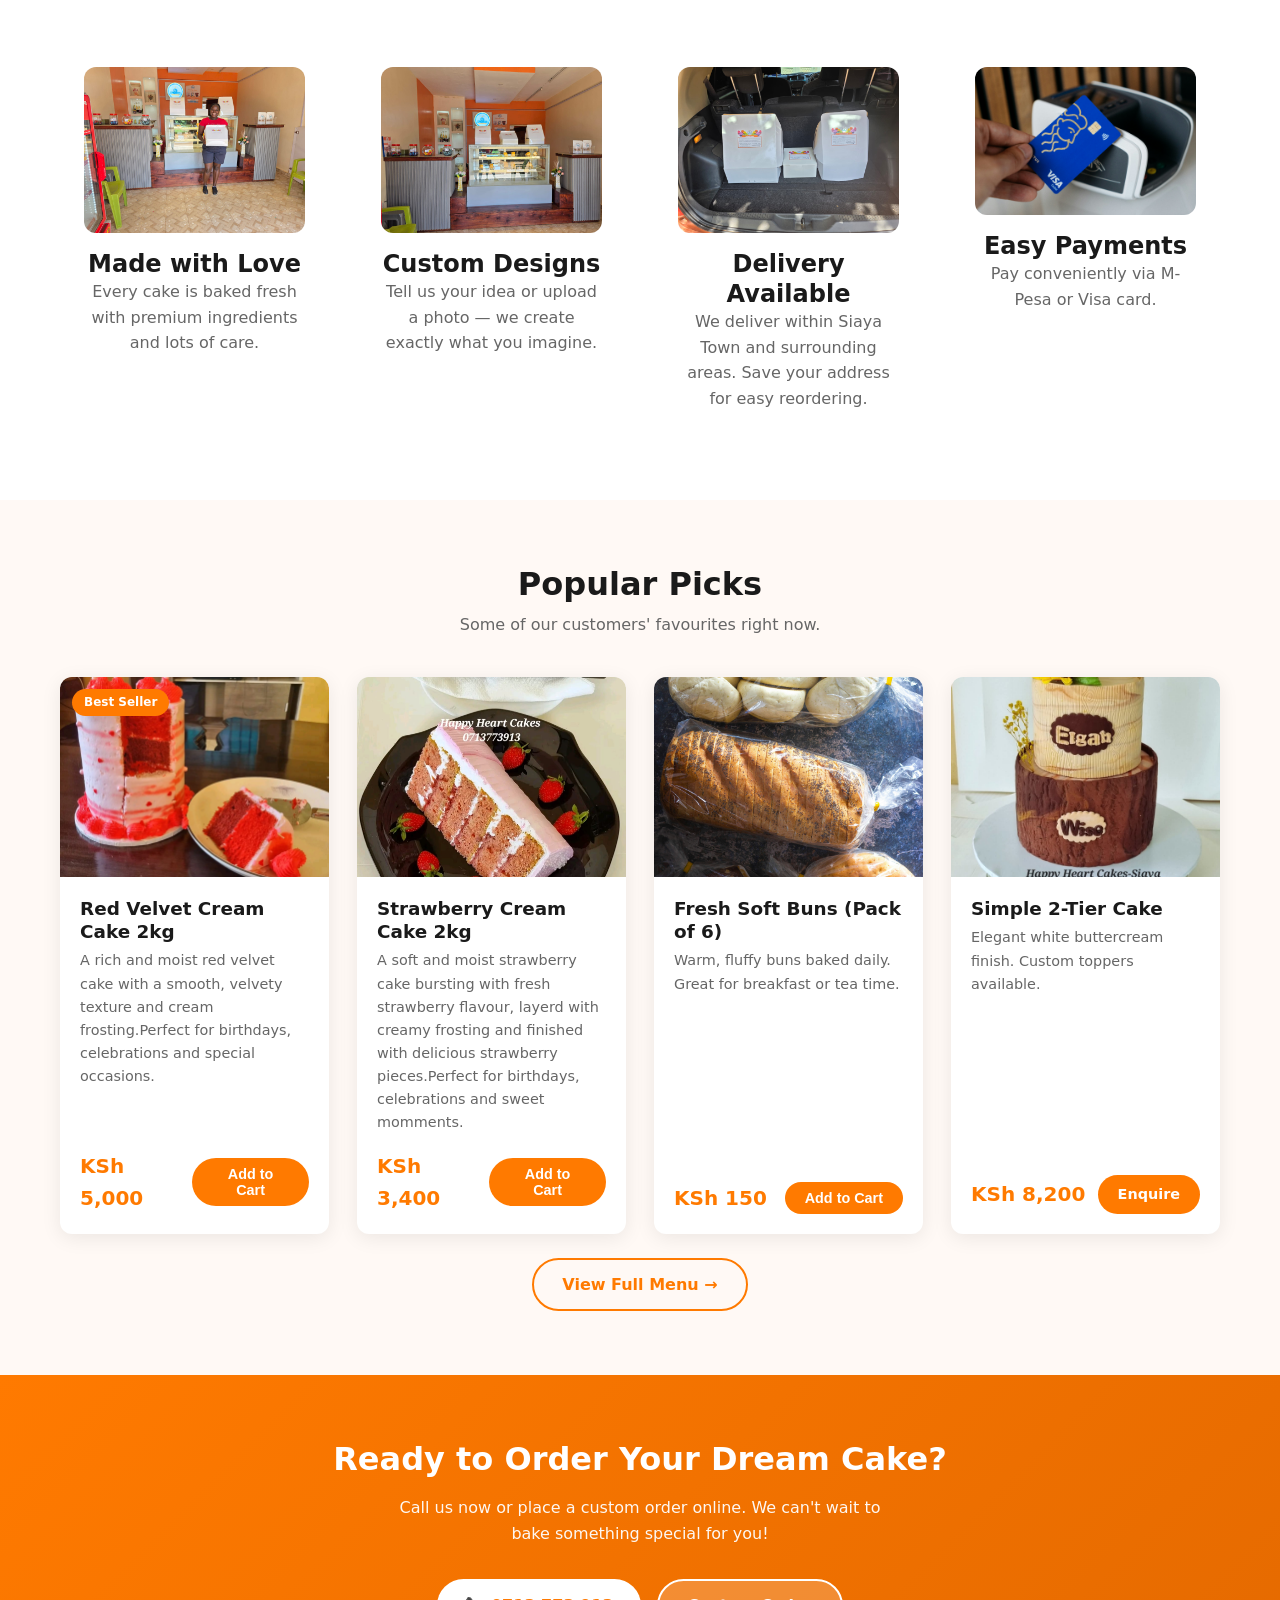
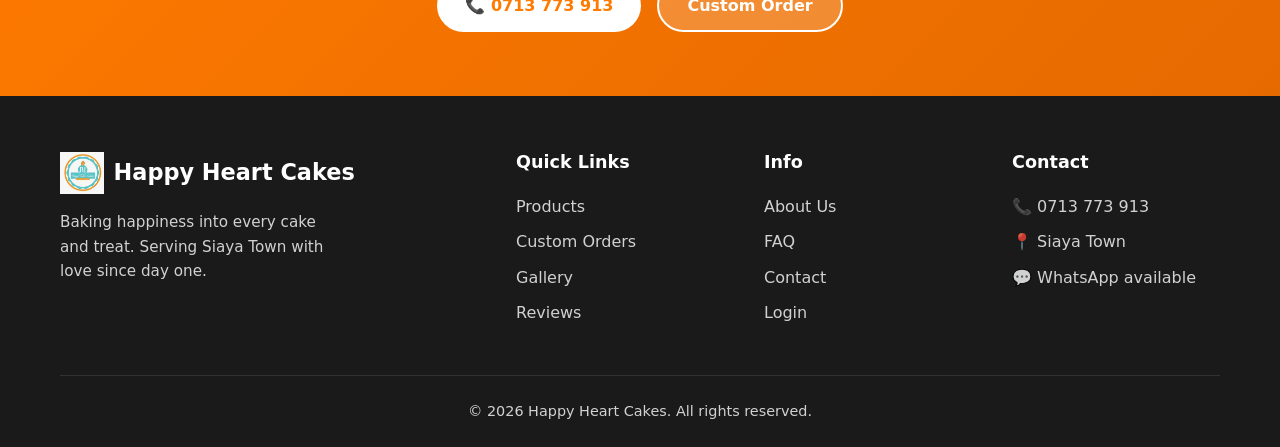
==== commit aedbc36c: "Update images and text" ====
--- a/index.html
+++ b/index.html
@@ -126,17 +126,17 @@
       <p class="section-subtitle">We put love into every bake.</p>
       <div class="product-grid">
         <div class="text-center" style="padding: 1.5rem;">
-          <div style="font-size: 3rem; margin-bottom: 1rem;"><img src="images/love.jpg" alt="Chocolate Fudge Cake" style="width:100%; height:100%; object-fit:cover; border-radius: 12px;"></div>
+          <div style="font-size: 3rem; margin-bottom: 1rem;"><img src="images/made.jpeg" alt="Chocolate Fudge Cake" style="width:100%; height:100%; object-fit:cover; border-radius: 12px;"></div>
           <h3>Made with Love</h3>
           <p style="color: var(--gray-600);">Every cake is baked fresh with premium ingredients and lots of care.</p>
         </div>
         <div class="text-center" style="padding: 1.5rem;">
-          <div style="font-size: 3rem; margin-bottom: 1rem;"><img src="images/polly.jpg" alt="Chocolate Fudge Cake" style="width:100%; height:100%; object-fit:cover; border-radius: 12px;"></div>
+          <div style="font-size: 3rem; margin-bottom: 1rem;"><img src="images/bake.jpeg" alt="Chocolate Fudge Cake" style="width:100%; height:100%; object-fit:cover; border-radius: 12px;"></div>
           <h3>Custom Designs</h3>
           <p style="color: var(--gray-600);">Tell us your idea or upload a photo — we create exactly what you imagine.</p>
         </div>
         <div class="text-center" style="padding: 1.5rem;">
-          <div style="font-size: 3rem; margin-bottom: 1rem;"><img src="images/rider.jpg" alt="Chocolate Fudge Cake" style="width:100%; height:100%; object-fit:cover; border-radius: 12px;"></div>
+          <div style="font-size: 3rem; margin-bottom: 1rem;"><img src="images/delivery.jpeg" alt="Chocolate Fudge Cake" style="width:100%; height:100%; object-fit:cover; border-radius: 12px;"></div>
           <h3>Delivery Available</h3>
           <p style="color: var(--gray-600);">We deliver within Siaya Town and surrounding areas. Save your address for easy reordering.</p>
         </div>
--- a/css/style.css
+++ b/css/style.css
@@ -35,6 +35,8 @@
 
 html {
   scroll-behavior: smooth;
+  max-width: 100%;
+  overflow-x: hidden;
 }
 
 body {
@@ -45,6 +47,8 @@
   min-height: 100vh;
   display: flex;
   flex-direction: column;
+  max-width: 100%;
+  overflow-x: hidden;
 }
 
 img {
@@ -181,6 +185,7 @@
   justify-content: space-between;
   padding: 0.9rem 0;
   gap: 1rem;
+  position: relative;
 }
 
 .logo {
@@ -844,121 +849,16 @@
   transform: rotate(45deg);
 }
 
-/* ========== Responsive ========== */
-@media (max-width: 992px) {
-  .hero-content {
-    grid-template-columns: 1fr;
-    text-align: center;
-  }
-  .hero-text p {
-    margin-left: auto;
-    margin-right: auto;
-  }
-  .hero-buttons {
-    justify-content: center;
-  }
-  .footer-grid {
-    grid-template-columns: 1fr 1fr;
-  }
-  .dashboard {
-    grid-template-columns: 1fr;
-  }
-  .sidebar {
-    display: none;
-  }
-}
-
-@media (max-width: 768px) {
-  h1 { font-size: 2rem; }
-  .hero-text h1 { font-size: 2.2rem; }
-  .nav-links {
-    display: none;
-    position: absolute;
-    top: 100%;
-    left: 0;
-    right: 0;
-    background: white;
-    flex-direction: column;
-    padding: 1rem;
-    box-shadow: var(--shadow);
-    gap: 0;
-  }
-  .nav-links.open {
-    display: flex;
-  }
-  .nav-links a {
-    padding: 0.85rem 1rem;
-    border-bottom: 1px solid var(--gray-200);
-  }
-  .mobile-toggle {
-    display: block;
-  }
-  .form-row {
-    grid-template-columns: 1fr;
-  }
-  .footer-grid {
-    grid-template-columns: 1fr;
-  }
-  .payment-methods {
-    grid-template-columns: 1fr;
-  }
-}
-
-@media (max-width: 480px) {
-  .section { padding: 2.5rem 0; }
-  .hero { padding: 3rem 0; }
-  .product-grid {
-    grid-template-columns: 1fr;
-  }
-}
 /* =====================================================
-   NEW UPDATES - Mobile + Loading States + Empty States
+   NEW UPDATES - Loading, Empty, Search, Notes
    ===================================================== */
 
-/* Mobile improvements for cake configurators */
-@media (max-width: 768px) {
-  .tier-row {
-    flex-direction: column;
-    align-items: flex-start;
-    gap: 0.3rem;
-  }
-
-  .tier-row label {
-    min-width: auto;
-    font-weight: 600;
-  }
-
-  .tier-row select {
-    width: 100%;
-  }
-
-  .product-card .form-group {
-    margin-bottom: 0.75rem;
-  }
-
-  .qty-selector {
-    justify-content: flex-start;
-  }
-
-  .notes-box {
-    font-size: 0.9rem;
-    padding: 0.9rem 1rem;
-  }
-
-  .search-box {
-    margin-bottom: 1.25rem;
-  }
-
-  .product-grid {
-    grid-template-columns: 1fr;
-  }
-}
-
-/* Button Loading State */
 .btn.loading {
   position: relative;
   color: transparent !important;
   pointer-events: none;
+  opacity: 0.7;
+  cursor: not-allowed;
 }
 
 .btn.loading::after {
@@ -977,12 +877,14 @@
 }
 
 @keyframes spin {
-  to {
-    transform: rotate(360deg);
-  }
-}
-
-/* Better Empty States */
+  to { transform: rotate(360deg); }
+}
+
+.btn:disabled {
+  opacity: 0.7;
+  cursor: not-allowed;
+}
+
 .empty-state {
   text-align: center;
   padding: 3.5rem 1.5rem;
@@ -1005,7 +907,6 @@
   margin-bottom: 1.5rem;
 }
 
-/* Search box polish */
 .search-box {
   max-width: 420px;
   margin: 0 auto 1.75rem;
@@ -1036,7 +937,6 @@
   font-size: 1rem;
 }
 
-/* Notes box */
 .notes-box {
   background: #fff8f0;
   border-left: 4px solid var(--orange);
@@ -1046,12 +946,8 @@
   font-size: 0.95rem;
   line-height: 1.6;
 }
-/* =====================================================
-   MEDIUM PRIORITY UPDATES
-   Toast + Mobile + Button states
-   ===================================================== */
-
-/* Toast Notification */
+
+/* Toast */
 .toast {
   position: fixed;
   bottom: 30px;
@@ -1077,46 +973,10 @@
   opacity: 1;
 }
 
-.toast.success {
-  background: #25D366;
-}
-
-.toast.error {
-  background: #e74c3c;
-}
-
-/* Better mobile spacing for Checkout */
-@media (max-width: 768px) {
-  .section .container {
-    padding-left: 1rem;
-    padding-right: 1rem;
-  }
-
-  .form-group {
-    margin-bottom: 1.1rem;
-  }
-
-  .form-control {
-    font-size: 16px; /* prevents zoom on iOS */
-  }
-
-  #confirmOrderBtn {
-    margin-bottom: 2rem;
-  }
-
-  .product-footer {
-    flex-wrap: wrap;
-    gap: 0.5rem;
-  }
-}
-
-/* Disabled Add to Cart state */
-.btn:disabled,
-.btn.loading {
-  opacity: 0.7;
-  cursor: not-allowed;
-}
-/* Print styles for Order Confirmation */
+.toast.success { background: #25D366; }
+.toast.error { background: #e74c3c; }
+
+/* Print */
 @media print {
   .header,
   .footer,
@@ -1125,14 +985,13 @@
   .mobile-toggle {
     display: none !important;
   }
-  body {
-    background: white;
-  }
+  body { background: white; }
   #order-details {
     box-shadow: none !important;
     border: 1px solid #ddd;
   }
 }
+
 /* Dark Mode */
 body.dark-mode {
   --gray-100: #1a1a1a;
@@ -1159,7 +1018,8 @@
   color: #eee;
   border-color: #666;
 }
-/* Better keyboard focus */
+
+/* Keyboard focus */
 a:focus,
 button:focus,
 input:focus,
@@ -1168,15 +1028,14 @@
   outline: 3px solid var(--orange);
   outline-offset: 2px;
 }
-/* =====================================================
-   Hero - 3 Circular Images (Text left, images right)
-   ===================================================== */
-
+
+/* Hero circles */
 .hero-circles {
   display: flex;
   align-items: center;
   justify-content: center;
   gap: 14px;
+  flex-wrap: wrap;
 }
 
 .hero-circle {
@@ -1188,7 +1047,6 @@
   box-shadow: 0 8px 20px rgba(0, 0, 0, 0.12);
 }
 
-/* Middle image larger */
 .hero-circle-main {
   width: 145px;
   height: 145px;
@@ -1196,17 +1054,300 @@
   box-shadow: 0 10px 25px rgba(0, 0, 0, 0.15);
 }
 
-/* Mobile */
+/* ========== RESPONSIVE ========== */
+@media (max-width: 992px) {
+  .hero-content {
+    grid-template-columns: 1fr;
+    text-align: center;
+  }
+
+  .hero-text p {
+    margin-left: auto;
+    margin-right: auto;
+  }
+
+  .hero-buttons {
+    justify-content: center;
+  }
+
+  .footer-grid {
+    grid-template-columns: 1fr 1fr;
+  }
+
+  .dashboard {
+    grid-template-columns: 1fr;
+  }
+
+  .sidebar {
+    display: none;
+  }
+}
+
 @media (max-width: 768px) {
+  h1 { font-size: 1.85rem; }
+  h2 { font-size: 1.5rem; }
+  h3 { font-size: 1.25rem; }
+
+  .container {
+    padding-left: 1rem;
+    padding-right: 1rem;
+  }
+
+  .section {
+    padding: 2.25rem 0;
+  }
+
+  .section-title {
+    font-size: 1.6rem;
+    line-height: 1.25;
+  }
+
+  .section-subtitle {
+    font-size: 0.95rem;
+    margin-bottom: 1.5rem;
+  }
+
+  .hero {
+    padding: 2.5rem 0 2rem;
+  }
+
+  .hero-text h1 {
+    font-size: 1.9rem;
+  }
+
+  .hero-text p {
+    font-size: 1rem;
+    margin-bottom: 1.25rem;
+  }
+
+  .hero-buttons {
+    flex-direction: column;
+    align-items: stretch;
+  }
+
+  .hero-buttons .btn {
+    width: 100%;
+  }
+
   .hero-circles {
-    margin-top: 1.5rem;
-  }
+    margin-top: 1.25rem;
+    gap: 10px;
+  }
+
   .hero-circle {
     width: 85px;
     height: 85px;
   }
+
   .hero-circle-main {
     width: 110px;
     height: 110px;
   }
+
+  /* Navbar + mobile menu (.open matches main.js) */
+  .navbar {
+    flex-wrap: wrap;
+    gap: 0.5rem;
+  }
+
+  .logo {
+    font-size: 1rem;
+  }
+
+  .logo img {
+    height: 32px !important;
+  }
+
+  .nav-links {
+    display: none;
+    position: absolute;
+    top: 100%;
+    left: 0;
+    right: 0;
+    background: white;
+    flex-direction: column;
+    align-items: stretch;
+    padding: 0.5rem 1rem 1rem;
+    box-shadow: var(--shadow);
+    gap: 0;
+    z-index: 1001;
+  }
+
+  .nav-links.open {
+    display: flex;
+  }
+
+  .nav-links a {
+    padding: 0.85rem 0.5rem;
+    border-bottom: 1px solid var(--gray-200);
+  }
+
+  .nav-links a.active::after {
+    display: none;
+  }
+
+  .mobile-toggle {
+    display: block;
+  }
+
+  .nav-actions {
+    gap: 0.4rem;
+  }
+
+  .nav-actions .btn {
+    padding: 0.45rem 0.7rem;
+    font-size: 0.8rem;
+  }
+
+  /* Grids */
+  .product-grid,
+  .gallery-grid,
+  .stats-grid,
+  .payment-methods,
+  .form-row,
+  .footer-grid {
+    grid-template-columns: 1fr !important;
+  }
+
+  /* Force single column for inline style grids */
+  [style*="grid-template-columns"] {
+    grid-template-columns: 1fr !important;
+  }
+
+  .product-card,
+  .review-card,
+  .admin-section {
+    padding: 1rem;
+  }
+
+  .product-footer {
+    flex-wrap: wrap;
+    gap: 0.5rem;
+  }
+
+  .filters {
+    gap: 0.5rem;
+  }
+
+  .filter-btn {
+    padding: 0.4rem 0.9rem;
+    font-size: 0.85rem;
+  }
+
+  /* Forms */
+  .form-group {
+    margin-bottom: 1rem;
+  }
+
+  .form-control {
+    font-size: 16px; /* prevents iOS zoom */
+  }
+
+  textarea.form-control {
+    min-height: 110px;
+  }
+
+  .auth-card {
+    padding: 1.5rem;
+  }
+
+  /* Tables scroll instead of crushing */
+  table {
+    display: block;
+    width: 100%;
+    overflow-x: auto;
+    -webkit-overflow-scrolling: touch;
+  }
+
+  th, td {
+    padding: 0.6rem;
+    font-size: 0.85rem;
+  }
+
+  /* Dashboard */
+  .dashboard {
+    display: block;
+  }
+
+  .dashboard-content {
+    padding: 1rem;
+  }
+
+  /* Checkout payment labels */
+  #label-paynow,
+  #label-pod,
+  #label-mpesa,
+  #label-card {
+    min-width: 100% !important;
+  }
+
+  #confirmOrderBtn {
+    margin-bottom: 2rem;
+  }
+
+  /* Product configurators */
+  .tier-row {
+    flex-direction: column;
+    align-items: flex-start;
+    gap: 0.3rem;
+  }
+
+  .tier-row label {
+    min-width: auto;
+    font-weight: 600;
+  }
+
+  .tier-row select {
+    width: 100%;
+  }
+
+  .qty-selector {
+    justify-content: flex-start;
+  }
+
+  .notes-box {
+    font-size: 0.9rem;
+    padding: 0.9rem 1rem;
+  }
+
+  .btn {
+    white-space: normal;
+  }
+}
+
+@media (max-width: 480px) {
+  .section {
+    padding: 2rem 0;
+  }
+
+  .hero {
+    padding: 2rem 0;
+  }
+
+  .section-title {
+    font-size: 1.4rem;
+  }
+
+  .hero-text h1 {
+    font-size: 1.65rem;
+  }
+
+  .product-grid {
+    grid-template-columns: 1fr;
+  }
+
+  .btn-sm {
+    padding: 0.4rem 0.65rem;
+    font-size: 0.78rem;
+  }
+
+  .hero-circle {
+    width: 72px;
+    height: 72px;
+  }
+
+  .hero-circle-main {
+    width: 92px;
+    height: 92px;
+  }
 }
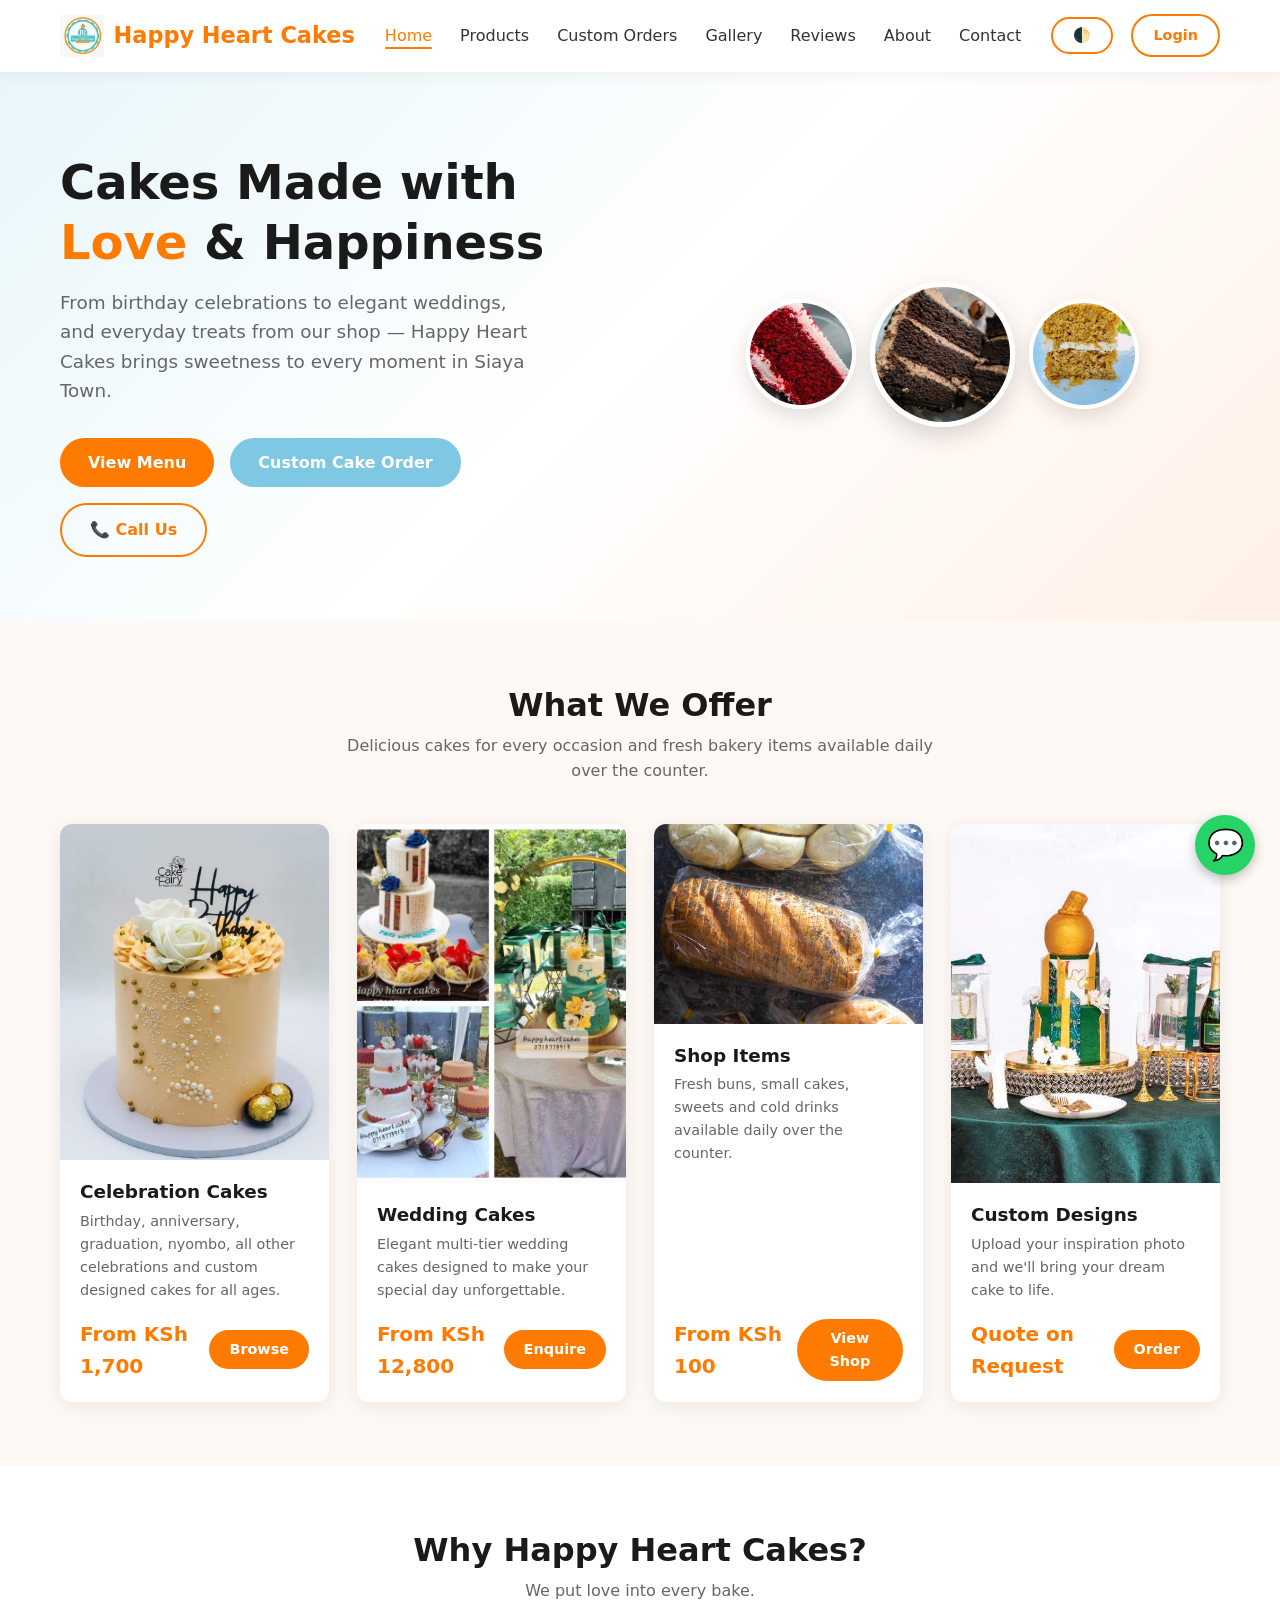
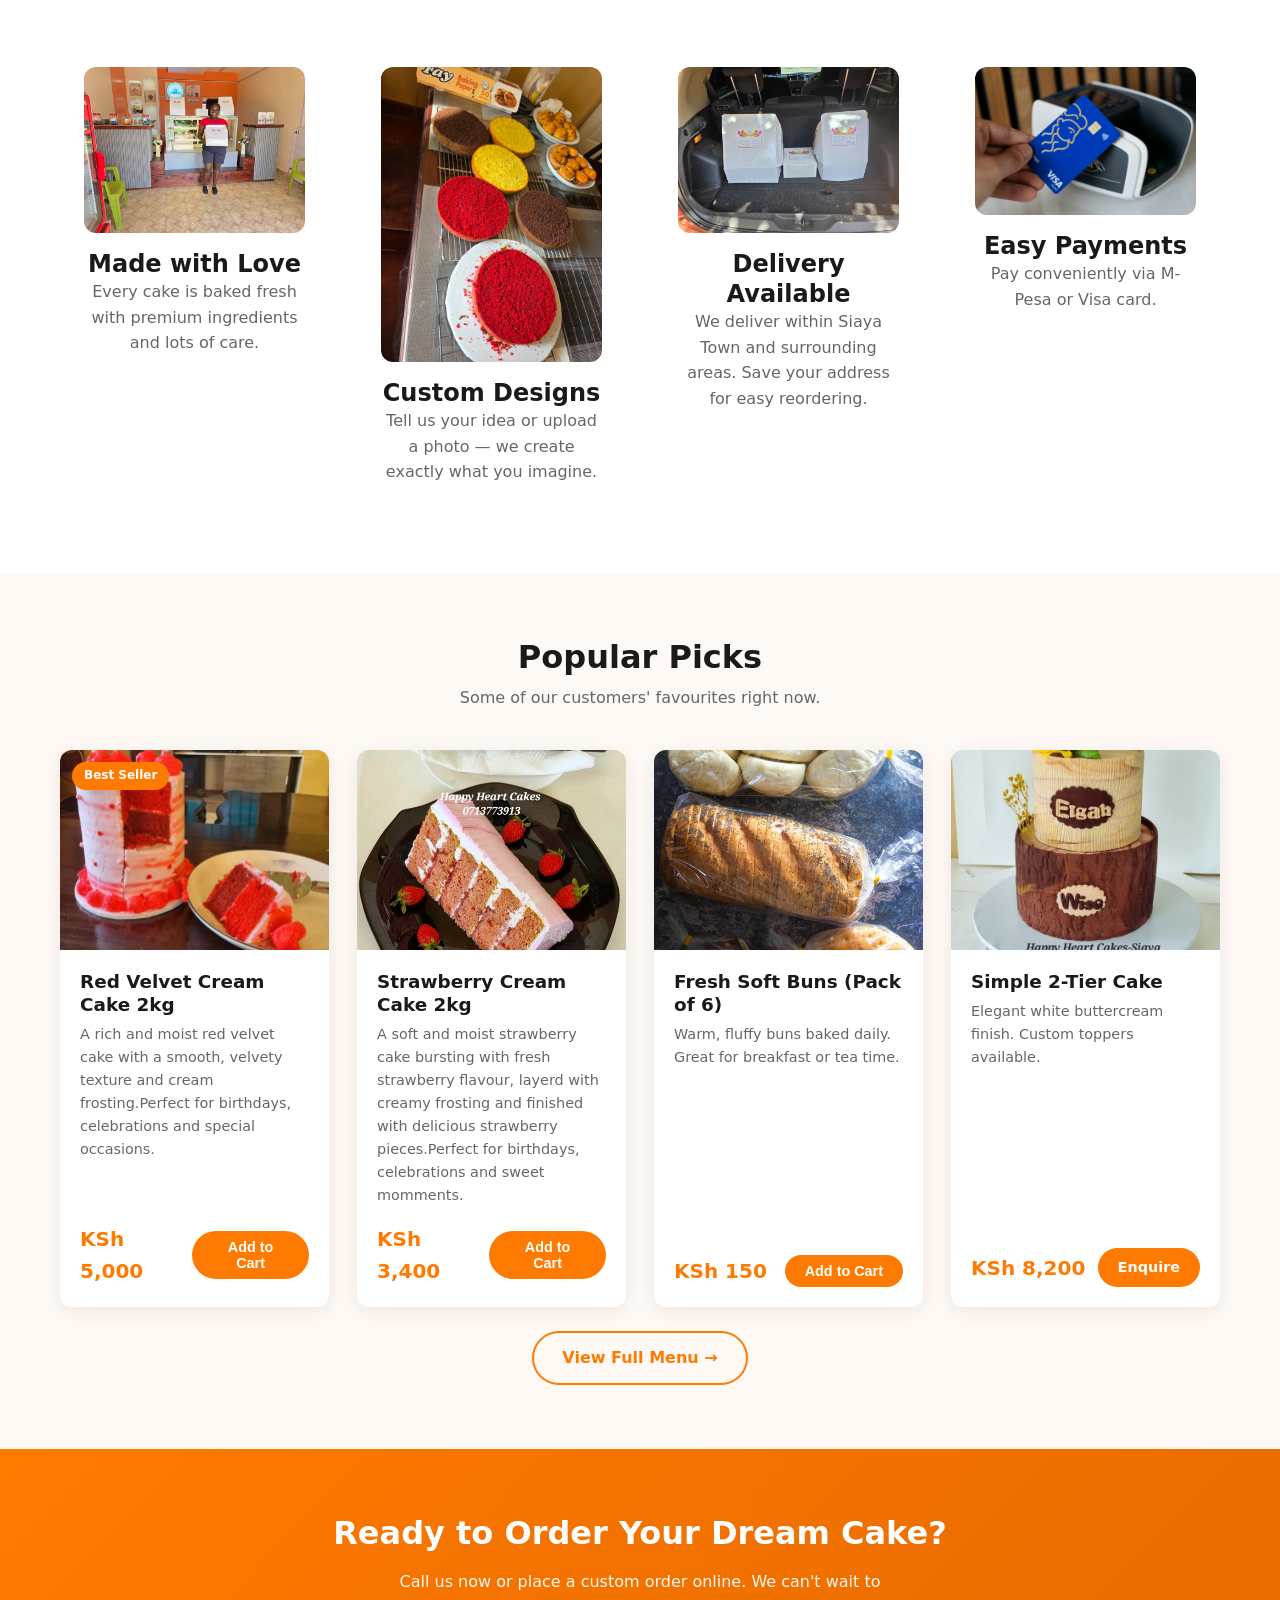
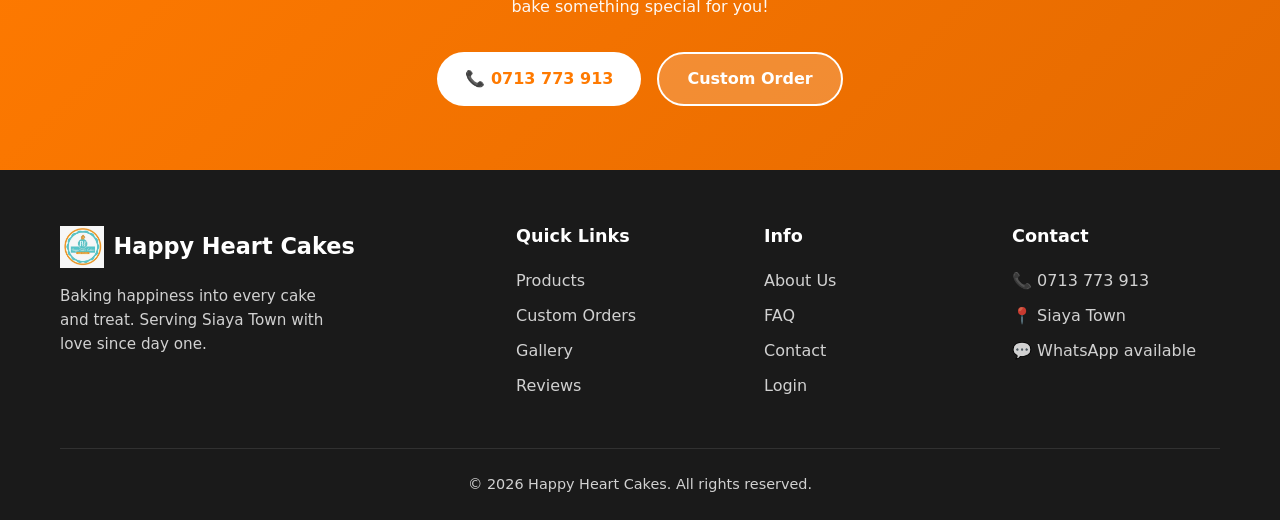
==== commit 266f2e7a: "Update images and text" ====
--- a/index.html
+++ b/index.html
@@ -131,7 +131,7 @@
           <p style="color: var(--gray-600);">Every cake is baked fresh with premium ingredients and lots of care.</p>
         </div>
         <div class="text-center" style="padding: 1.5rem;">
-          <div style="font-size: 3rem; margin-bottom: 1rem;"><img src="images/bake.jpeg" alt="Chocolate Fudge Cake" style="width:100%; height:100%; object-fit:cover; border-radius: 12px;"></div>
+          <div style="font-size: 3rem; margin-bottom: 1rem;"><img src="images/need.jpeg" alt="Chocolate Fudge Cake" style="width:100%; height:100%; object-fit:cover; border-radius: 12px;"></div>
           <h3>Custom Designs</h3>
           <p style="color: var(--gray-600);">Tell us your idea or upload a photo — we create exactly what you imagine.</p>
         </div>
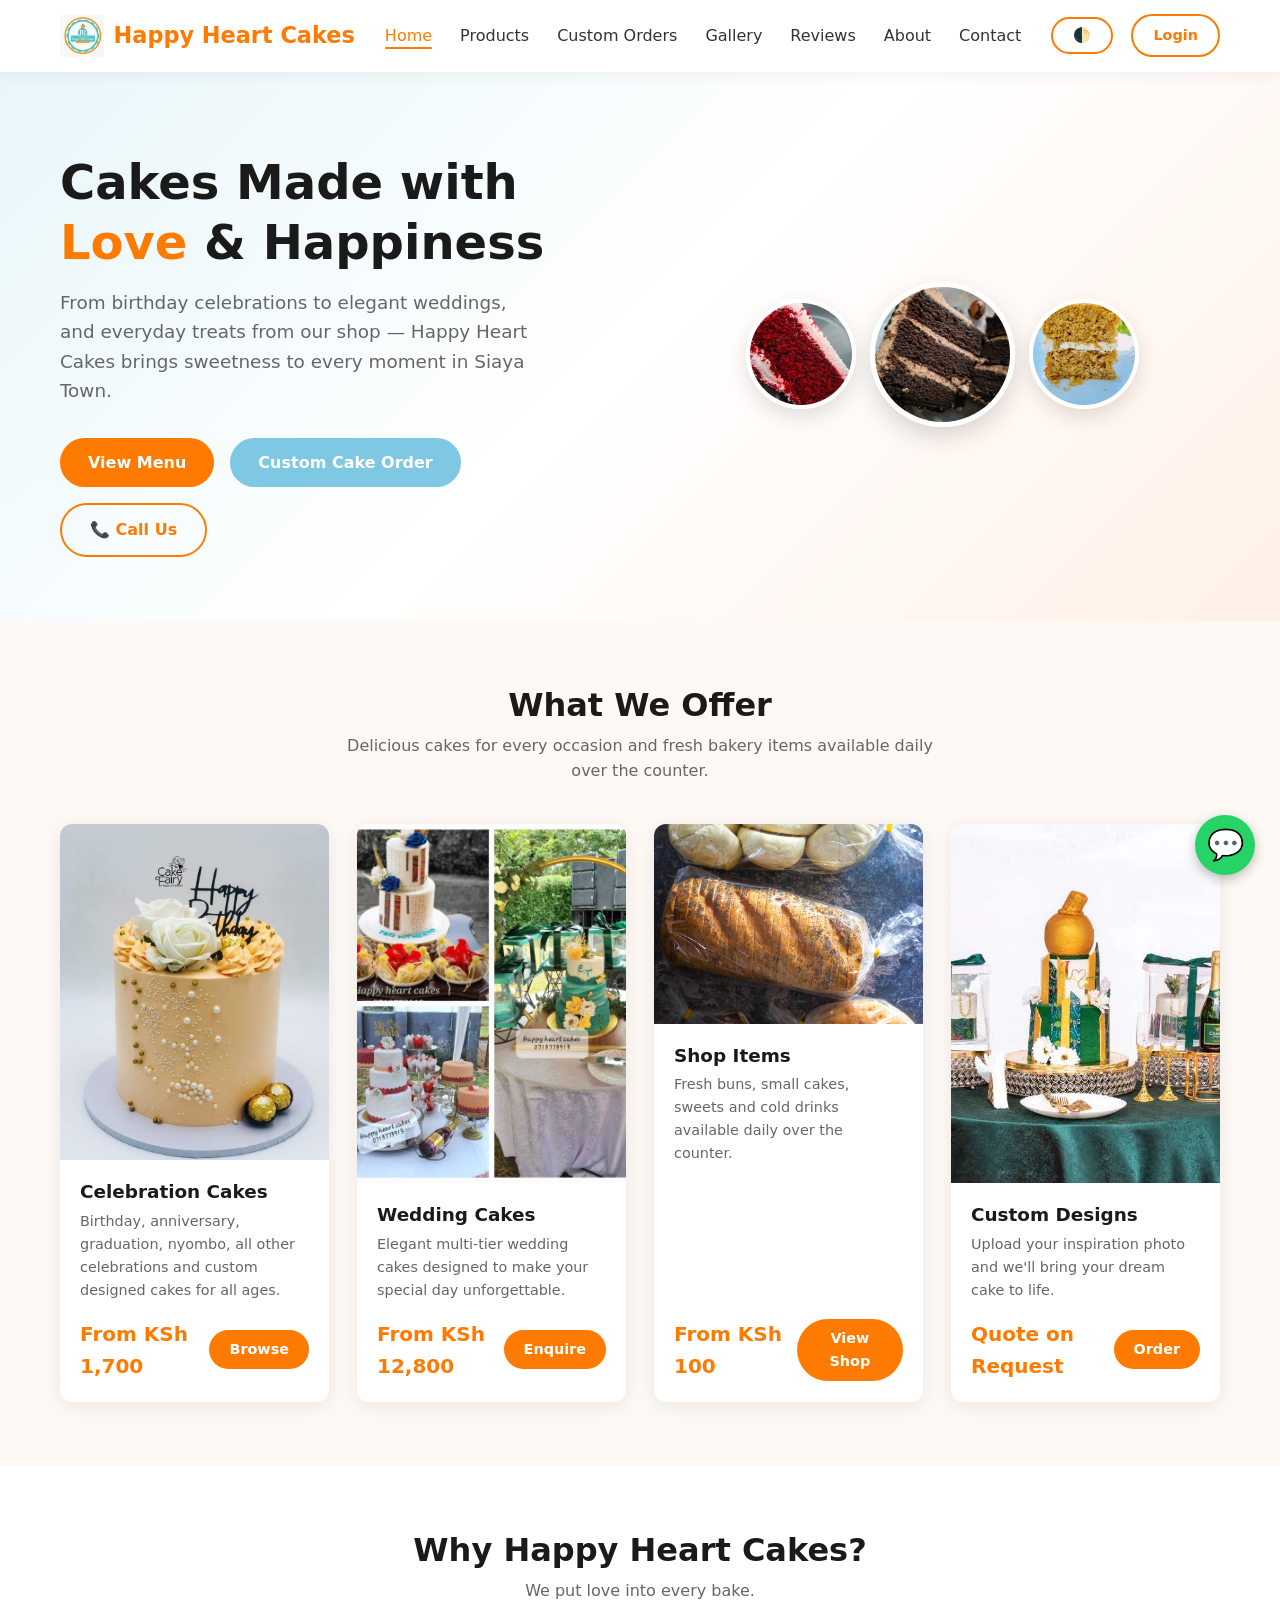
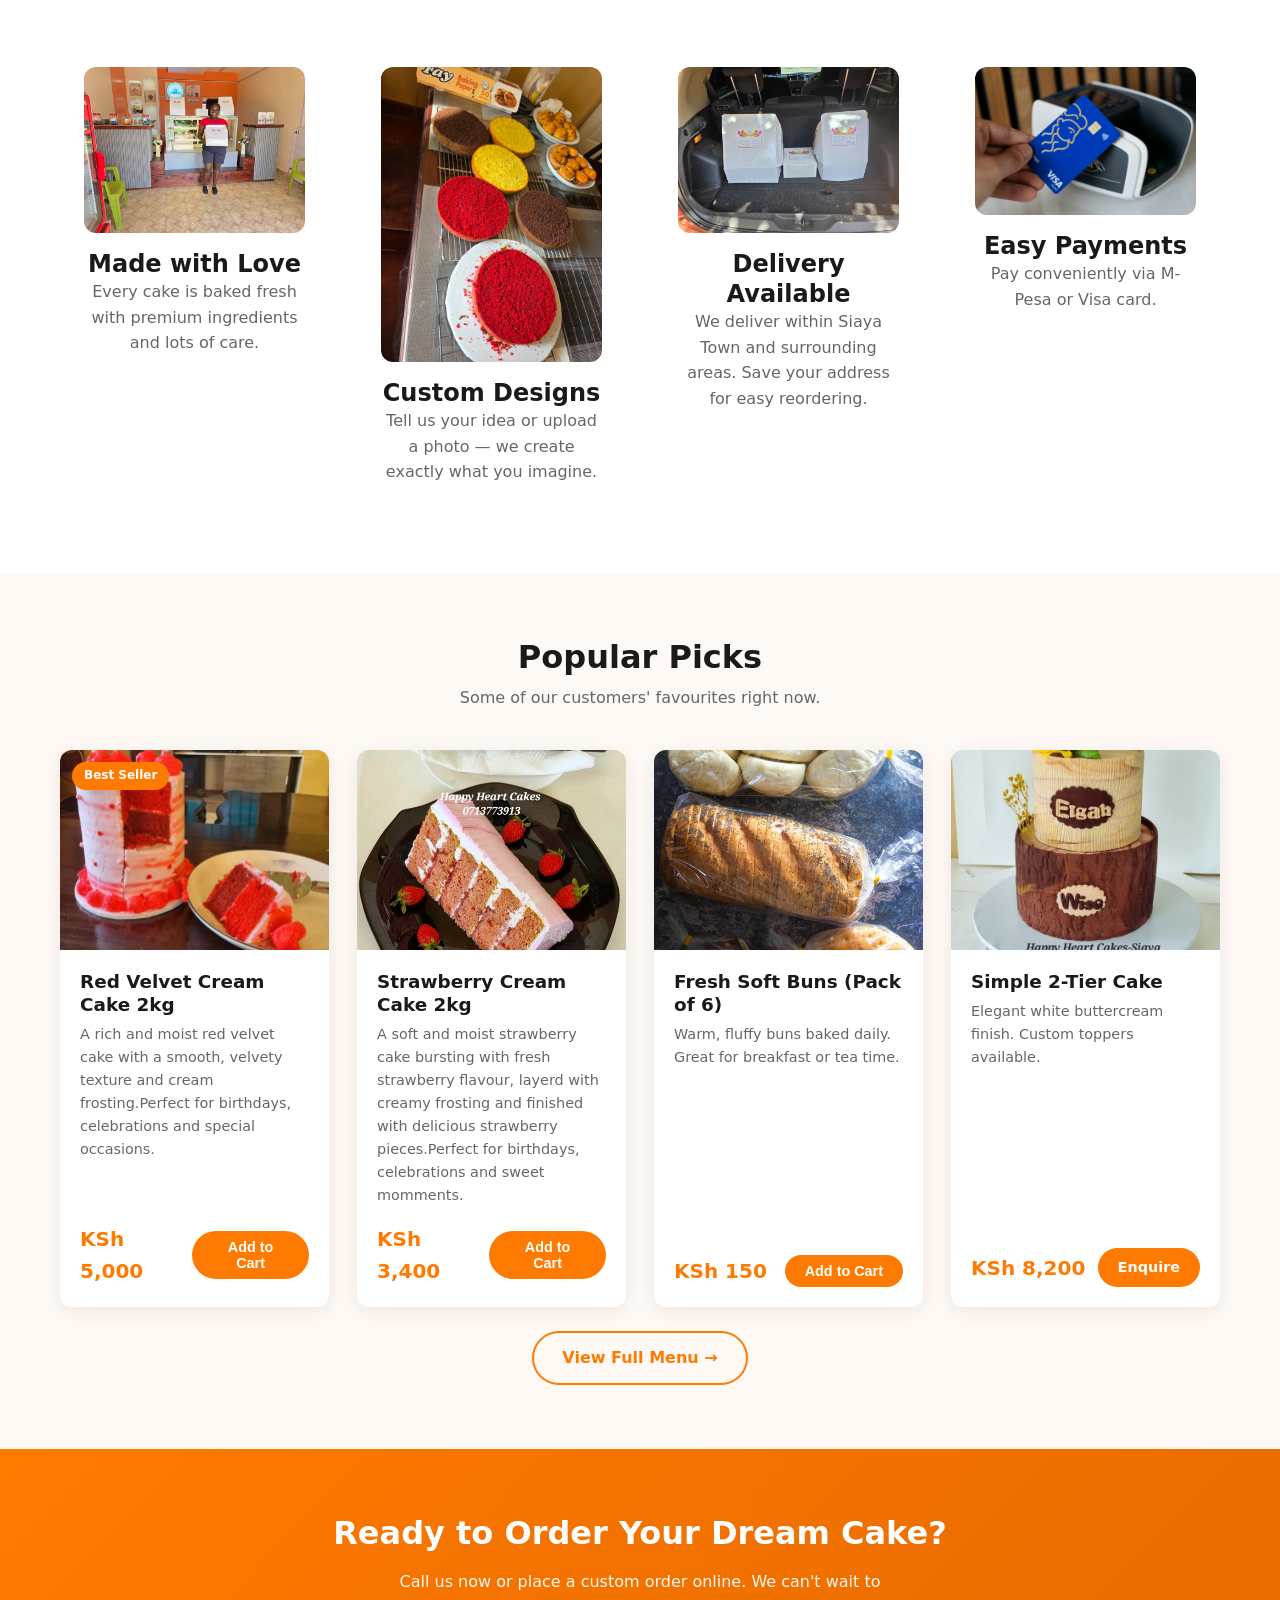
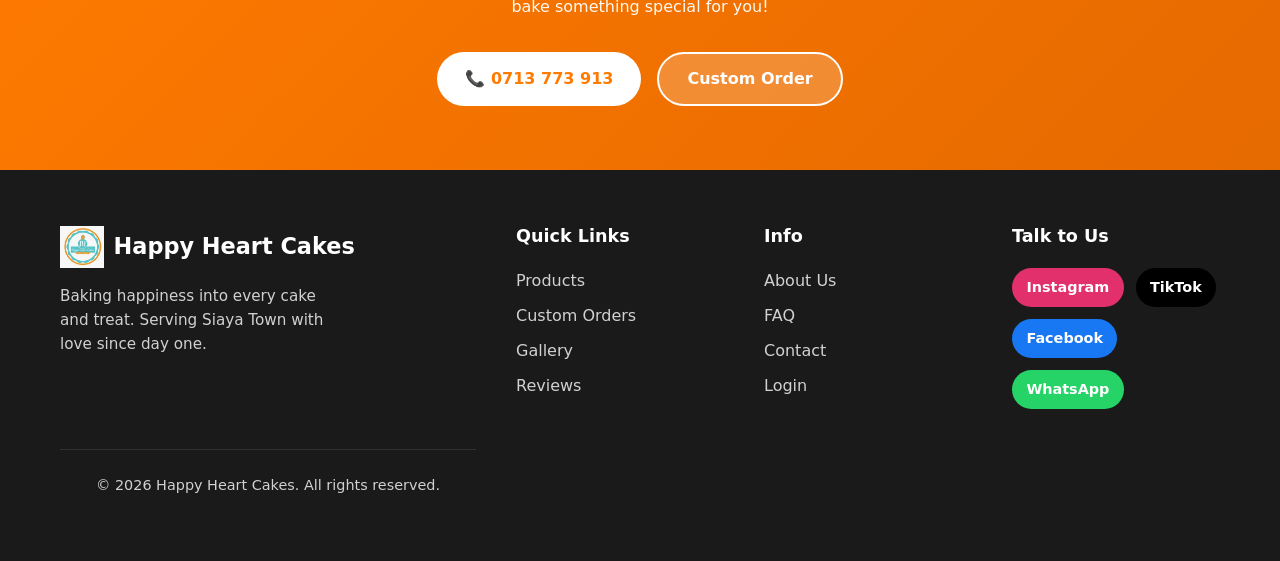
==== commit 153c223e: "Add social media talk to us links" ====
--- a/index.html
+++ b/index.html
@@ -251,14 +251,27 @@
           </ul>
         </div>
         <div>
-          <h4>Contact</h4>
-          <ul>
-            <li>📞 0713 773 913</li>
-            <li>📍 Siaya Town</li>
-            <li>💬 WhatsApp available</li>
-          </ul>
-        </div>
-      </div>
+  <h4>Talk to Us</h4>
+  <div style="display:flex; gap:0.75rem; flex-wrap:wrap; margin-top:0.5rem;">
+    <a href="https://www.instagram.com/happy_heart_cakes" target="_blank" rel="noopener"
+       style="background:#E1306C; color:white; padding:0.5rem 0.9rem; border-radius:50px; font-weight:600; font-size:0.9rem;">
+      Instagram
+    </a>
+    <a href="https://www.tiktok.com/@happy.heart.cakes" target="_blank" rel="noopener"
+       style="background:#000; color:white; padding:0.5rem 0.9rem; border-radius:50px; font-weight:600; font-size:0.9rem;">
+      TikTok
+    </a>
+    <a href="https://www.facebook.com/Happy Heart Cakes" target="_blank" rel="noopener"
+       style="background:#1877F2; color:white; padding:0.5rem 0.9rem; border-radius:50px; font-weight:600; font-size:0.9rem;">
+      Facebook
+    </a>
+    <a href="https://wa.me/254713773913" target="_blank" rel="noopener"
+       style="background:#25D366; color:white; padding:0.5rem 0.9rem; border-radius:50px; font-weight:600; font-size:0.9rem;">
+      WhatsApp
+    </a>
+  </div>
+</div>
+
       <div class="footer-bottom">
         <p>&copy; 2026 Happy Heart Cakes. All rights reserved.</p>
       </div>
